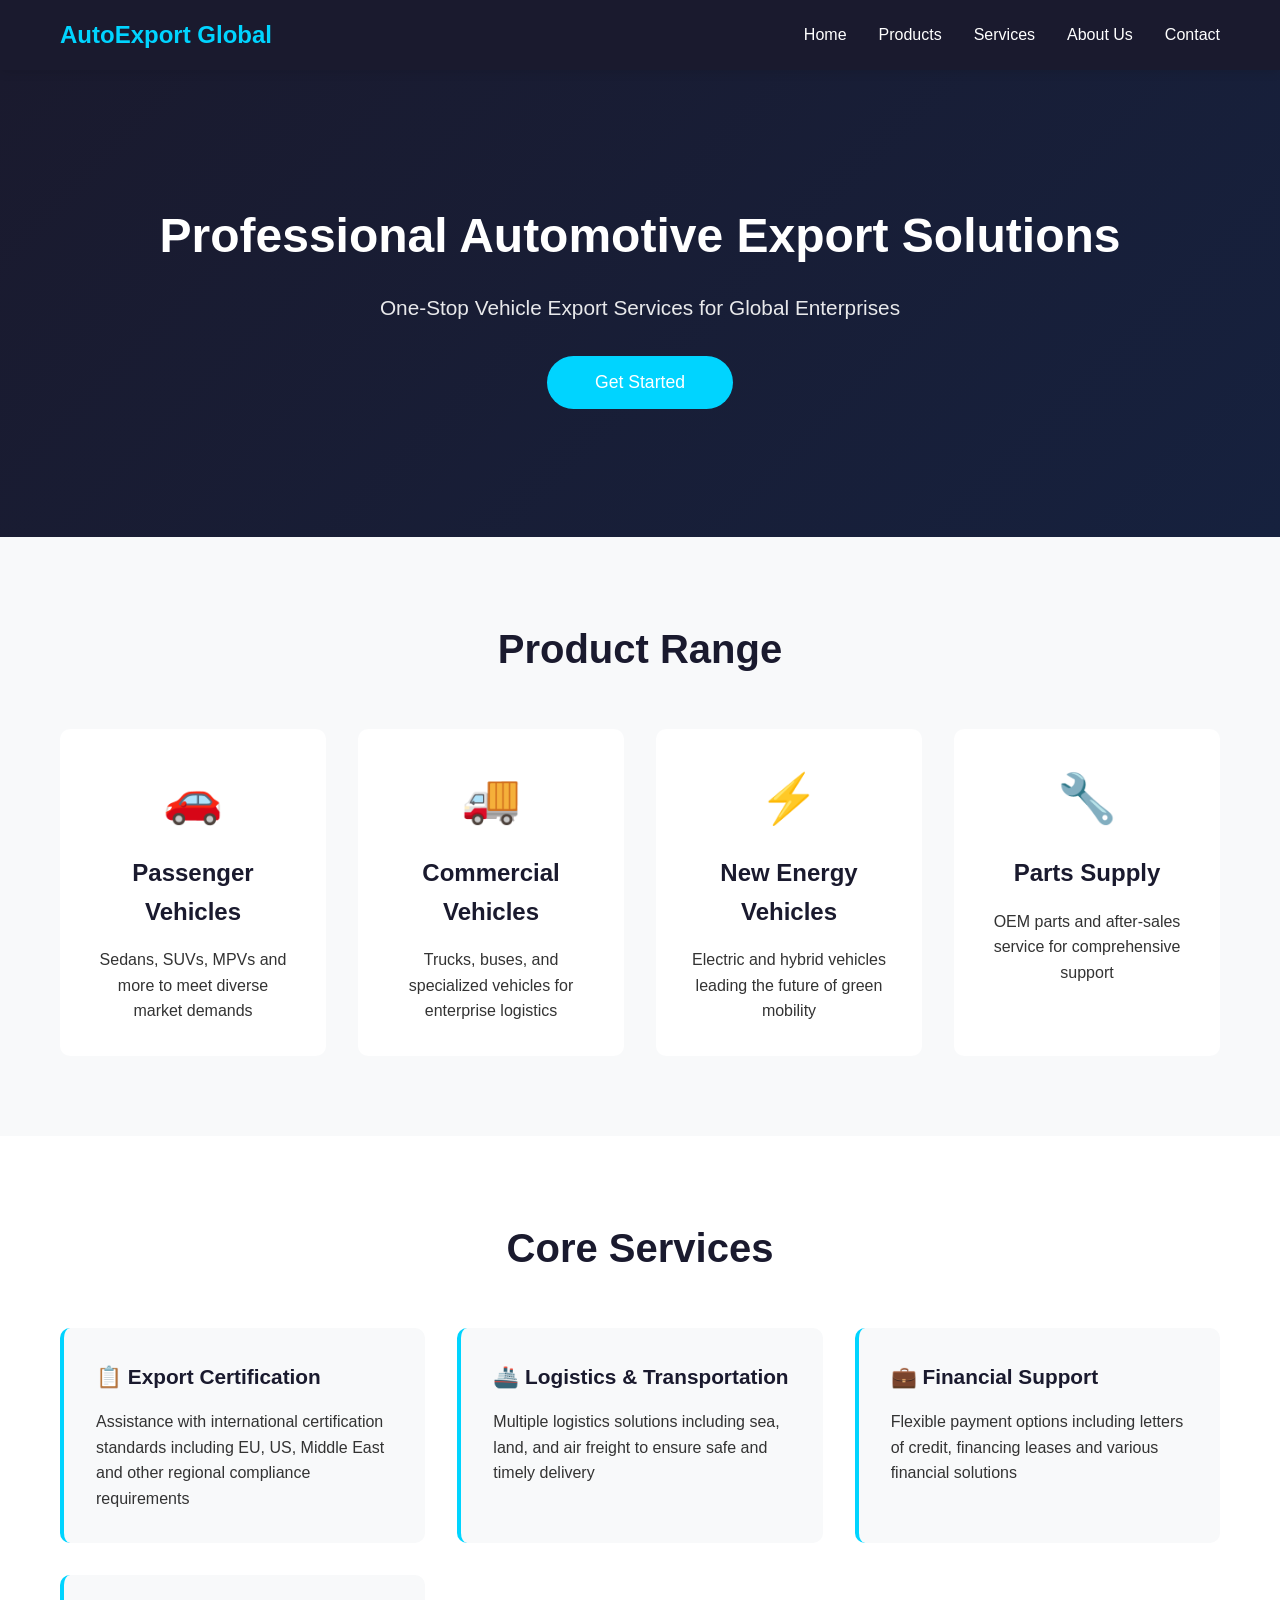
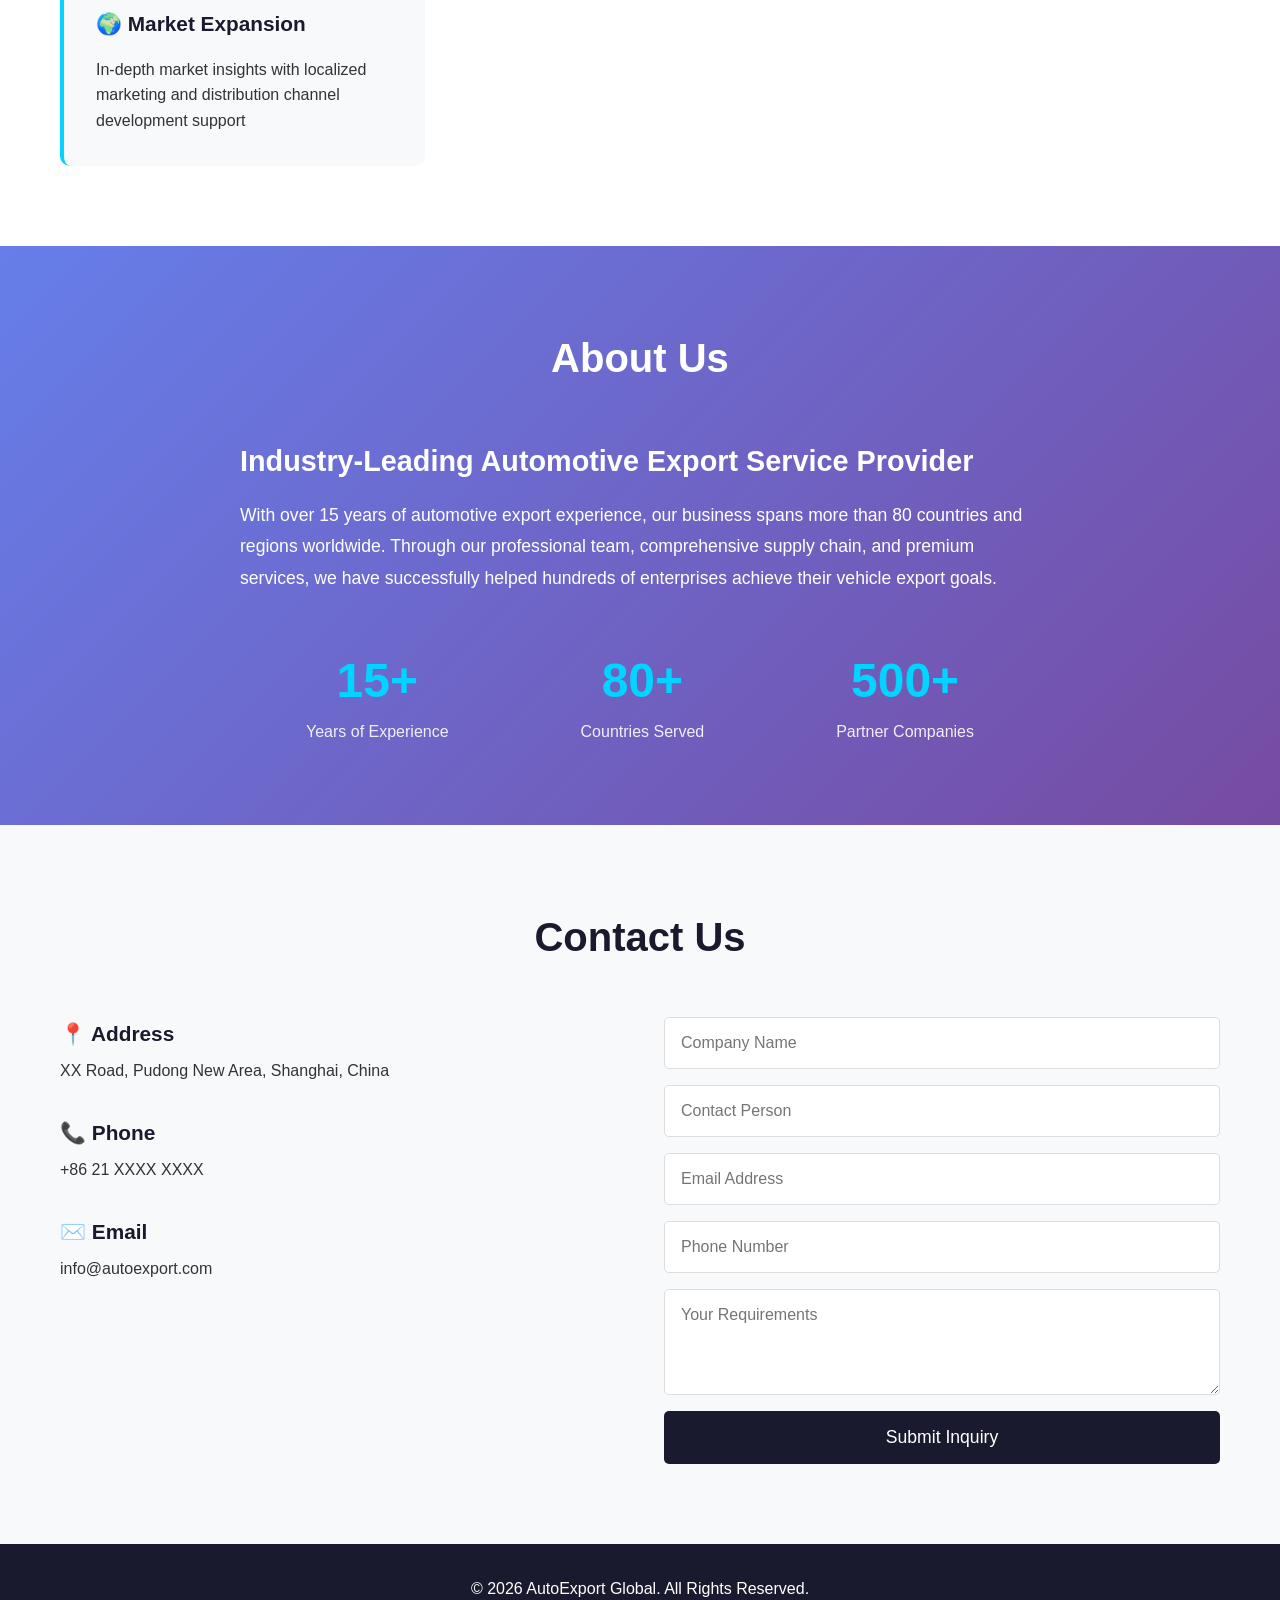
==== index.html @ 9c4f2bb7 "Add automotive export B2B website with English content" ====
<!DOCTYPE html>
<html lang="en">
<head>
    <meta charset="UTF-8">
    <meta name="viewport" content="width=device-width, initial-scale=1.0">
    <title>Global Automotive Export Solutions - Professional Vehicle Export Services</title>
    <link rel="stylesheet" href="styles.css">
</head>
<body>
    <!-- 导航栏 -->
    <nav class="navbar">
        <div class="container">
            <div class="logo">AutoExport Global</div>
            <ul class="nav-menu">
                <li><a href="#home">Home</a></li>
                <li><a href="#products">Products</a></li>
                <li><a href="#services">Services</a></li>
                <li><a href="#about">About Us</a></li>
                <li><a href="#contact">Contact</a></li>
            </ul>
            <button class="mobile-menu-toggle">☰</button>
        </div>
    </nav>

    <!-- Hero Section -->
    <section id="home" class="hero">
        <div class="container">
            <h1>Professional Automotive Export Solutions</h1>
            <p>One-Stop Vehicle Export Services for Global Enterprises</p>
            <button class="cta-button">Get Started</button>
        </div>
    </section>

    <!-- Products Section -->
    <section id="products" class="products">
        <div class="container">
            <h2>Product Range</h2>
            <div class="product-grid">
                <div class="product-card">
                    <div class="product-icon">🚗</div>
                    <h3>Passenger Vehicles</h3>
                    <p>Sedans, SUVs, MPVs and more to meet diverse market demands</p>
                </div>
                <div class="product-card">
                    <div class="product-icon">🚚</div>
                    <h3>Commercial Vehicles</h3>
                    <p>Trucks, buses, and specialized vehicles for enterprise logistics</p>
                </div>
                <div class="product-card">
                    <div class="product-icon">⚡</div>
                    <h3>New Energy Vehicles</h3>
                    <p>Electric and hybrid vehicles leading the future of green mobility</p>
                </div>
                <div class="product-card">
                    <div class="product-icon">🔧</div>
                    <h3>Parts Supply</h3>
                    <p>OEM parts and after-sales service for comprehensive support</p>
                </div>
            </div>
        </div>
    </section>

    <!-- Services Section -->
    <section id="services" class="services">
        <div class="container">
            <h2>Core Services</h2>
            <div class="service-list">
                <div class="service-item">
                    <h3>📋 Export Certification</h3>
                    <p>Assistance with international certification standards including EU, US, Middle East and other regional compliance requirements</p>
                </div>
                <div class="service-item">
                    <h3>🚢 Logistics & Transportation</h3>
                    <p>Multiple logistics solutions including sea, land, and air freight to ensure safe and timely delivery</p>
                </div>
                <div class="service-item">
                    <h3>💼 Financial Support</h3>
                    <p>Flexible payment options including letters of credit, financing leases and various financial solutions</p>
                </div>
                <div class="service-item">
                    <h3>🌍 Market Expansion</h3>
                    <p>In-depth market insights with localized marketing and distribution channel development support</p>
                </div>
            </div>
        </div>
    </section>

    <!-- About Section -->
    <section id="about" class="about">
        <div class="container">
            <h2>About Us</h2>
            <div class="about-content">
                <div class="about-text">
                    <h3>Industry-Leading Automotive Export Service Provider</h3>
                    <p>With over 15 years of automotive export experience, our business spans more than 80 countries and regions worldwide. Through our professional team, comprehensive supply chain, and premium services, we have successfully helped hundreds of enterprises achieve their vehicle export goals.</p>
                    <div class="stats">
                        <div class="stat-item">
                            <div class="stat-number">15+</div>
                            <div class="stat-label">Years of Experience</div>
                        </div>
                        <div class="stat-item">
                            <div class="stat-number">80+</div>
                            <div class="stat-label">Countries Served</div>
                        </div>
                        <div class="stat-item">
                            <div class="stat-number">500+</div>
                            <div class="stat-label">Partner Companies</div>
                        </div>
                    </div>
                </div>
            </div>
        </div>
    </section>

    <!-- Contact Section -->
    <section id="contact" class="contact">
        <div class="container">
            <h2>Contact Us</h2>
            <div class="contact-content">
                <div class="contact-info">
                    <div class="info-item">
                        <h3>📍 Address</h3>
                        <p>XX Road, Pudong New Area, Shanghai, China</p>
                    </div>
                    <div class="info-item">
                        <h3>📞 Phone</h3>
                        <p>+86 21 XXXX XXXX</p>
                    </div>
                    <div class="info-item">
                        <h3>✉️ Email</h3>
                        <p>info@autoexport.com</p>
                    </div>
                </div>
                <form class="contact-form">
                    <input type="text" placeholder="Company Name" required>
                    <input type="text" placeholder="Contact Person" required>
                    <input type="email" placeholder="Email Address" required>
                    <input type="tel" placeholder="Phone Number" required>
                    <textarea placeholder="Your Requirements" rows="4" required></textarea>
                    <button type="submit" class="submit-button">Submit Inquiry</button>
                </form>
            </div>
        </div>
    </section>

    <!-- Footer -->
    <footer class="footer">
        <div class="container">
            <p>&copy; 2026 AutoExport Global. All Rights Reserved.</p>
        </div>
    </footer>

    <script src="script.js"></script>
</body>
</html>
---- styles.css ----
* {
    margin: 0;
    padding: 0;
    box-sizing: border-box;
}

body {
    font-family: -apple-system, BlinkMacSystemFont, 'Segoe UI', 'PingFang SC', 'Hiragino Sans GB', 'Microsoft YaHei', sans-serif;
    line-height: 1.6;
    color: #333;
}

.container {
    max-width: 1200px;
    margin: 0 auto;
    padding: 0 20px;
}

/* 导航栏 */
.navbar {
    background: #1a1a2e;
    color: white;
    padding: 1rem 0;
    position: sticky;
    top: 0;
    z-index: 1000;
    box-shadow: 0 2px 10px rgba(0,0,0,0.1);
}

.navbar .container {
    display: flex;
    justify-content: space-between;
    align-items: center;
}

.logo {
    font-size: 1.5rem;
    font-weight: bold;
    color: #00d4ff;
}

.nav-menu {
    display: flex;
    list-style: none;
    gap: 2rem;
}

.nav-menu a {
    color: white;
    text-decoration: none;
    transition: color 0.3s;
}

.nav-menu a:hover {
    color: #00d4ff;
}

.mobile-menu-toggle {
    display: none;
    background: none;
    border: none;
    color: white;
    font-size: 1.5rem;
    cursor: pointer;
}

/* 首页横幅 */
.hero {
    background: linear-gradient(135deg, #1a1a2e 0%, #16213e 100%);
    color: white;
    padding: 8rem 0;
    text-align: center;
}

.hero h1 {
    font-size: 3rem;
    margin-bottom: 1rem;
}

.hero p {
    font-size: 1.3rem;
    margin-bottom: 2rem;
    opacity: 0.9;
}

.cta-button {
    background: #00d4ff;
    color: white;
    border: none;
    padding: 1rem 3rem;
    font-size: 1.1rem;
    border-radius: 50px;
    cursor: pointer;
    transition: transform 0.3s, box-shadow 0.3s;
}

.cta-button:hover {
    transform: translateY(-2px);
    box-shadow: 0 10px 20px rgba(0,212,255,0.3);
}

/* 产品展示 */
.products {
    padding: 5rem 0;
    background: #f8f9fa;
}

.products h2 {
    text-align: center;
    font-size: 2.5rem;
    margin-bottom: 3rem;
    color: #1a1a2e;
}

.product-grid {
    display: grid;
    grid-template-columns: repeat(auto-fit, minmax(250px, 1fr));
    gap: 2rem;
}

.product-card {
    background: white;
    padding: 2rem;
    border-radius: 10px;
    text-align: center;
    transition: transform 0.3s, box-shadow 0.3s;
}

.product-card:hover {
    transform: translateY(-5px);
    box-shadow: 0 10px 30px rgba(0,0,0,0.1);
}

.product-icon {
    font-size: 3rem;
    margin-bottom: 1rem;
}

.product-card h3 {
    font-size: 1.5rem;
    margin-bottom: 1rem;
    color: #1a1a2e;
}

/* 服务介绍 */
.services {
    padding: 5rem 0;
}

.services h2 {
    text-align: center;
    font-size: 2.5rem;
    margin-bottom: 3rem;
    color: #1a1a2e;
}

.service-list {
    display: grid;
    grid-template-columns: repeat(auto-fit, minmax(280px, 1fr));
    gap: 2rem;
}

.service-item {
    padding: 2rem;
    background: #f8f9fa;
    border-radius: 10px;
    border-left: 4px solid #00d4ff;
}

.service-item h3 {
    font-size: 1.3rem;
    margin-bottom: 1rem;
    color: #1a1a2e;
}

/* 关于我们 */
.about {
    padding: 5rem 0;
    background: linear-gradient(135deg, #667eea 0%, #764ba2 100%);
    color: white;
}

.about h2 {
    text-align: center;
    font-size: 2.5rem;
    margin-bottom: 3rem;
}

.about-content {
    max-width: 800px;
    margin: 0 auto;
}

.about-text h3 {
    font-size: 1.8rem;
    margin-bottom: 1rem;
}

.about-text p {
    font-size: 1.1rem;
    line-height: 1.8;
    margin-bottom: 2rem;
}

.stats {
    display: flex;
    justify-content: space-around;
    margin-top: 3rem;
}

.stat-item {
    text-align: center;
}

.stat-number {
    font-size: 3rem;
    font-weight: bold;
    color: #00d4ff;
}

.stat-label {
    font-size: 1rem;
    opacity: 0.9;
}

/* 联系我们 */
.contact {
    padding: 5rem 0;
    background: #f8f9fa;
}

.contact h2 {
    text-align: center;
    font-size: 2.5rem;
    margin-bottom: 3rem;
    color: #1a1a2e;
}

.contact-content {
    display: grid;
    grid-template-columns: 1fr 1fr;
    gap: 3rem;
}

.contact-info {
    display: flex;
    flex-direction: column;
    gap: 2rem;
}

.info-item h3 {
    font-size: 1.3rem;
    margin-bottom: 0.5rem;
    color: #1a1a2e;
}

.contact-form {
    display: flex;
    flex-direction: column;
    gap: 1rem;
}

.contact-form input,
.contact-form textarea {
    padding: 1rem;
    border: 1px solid #ddd;
    border-radius: 5px;
    font-size: 1rem;
    font-family: inherit;
}

.submit-button {
    background: #1a1a2e;
    color: white;
    border: none;
    padding: 1rem;
    font-size: 1.1rem;
    border-radius: 5px;
    cursor: pointer;
    transition: background 0.3s;
}

.submit-button:hover {
    background: #00d4ff;
}

/* 页脚 */
.footer {
    background: #1a1a2e;
    color: white;
    text-align: center;
    padding: 2rem 0;
}

/* 响应式设计 */
@media (max-width: 768px) {
    .nav-menu {
        display: none;
    }
    
    .mobile-menu-toggle {
        display: block;
    }
    
    .hero h1 {
        font-size: 2rem;
    }
    
    .hero p {
        font-size: 1rem;
    }
    
    .contact-content {
        grid-template-columns: 1fr;
    }
    
    .stats {
        flex-direction: column;
        gap: 2rem;
    }
}
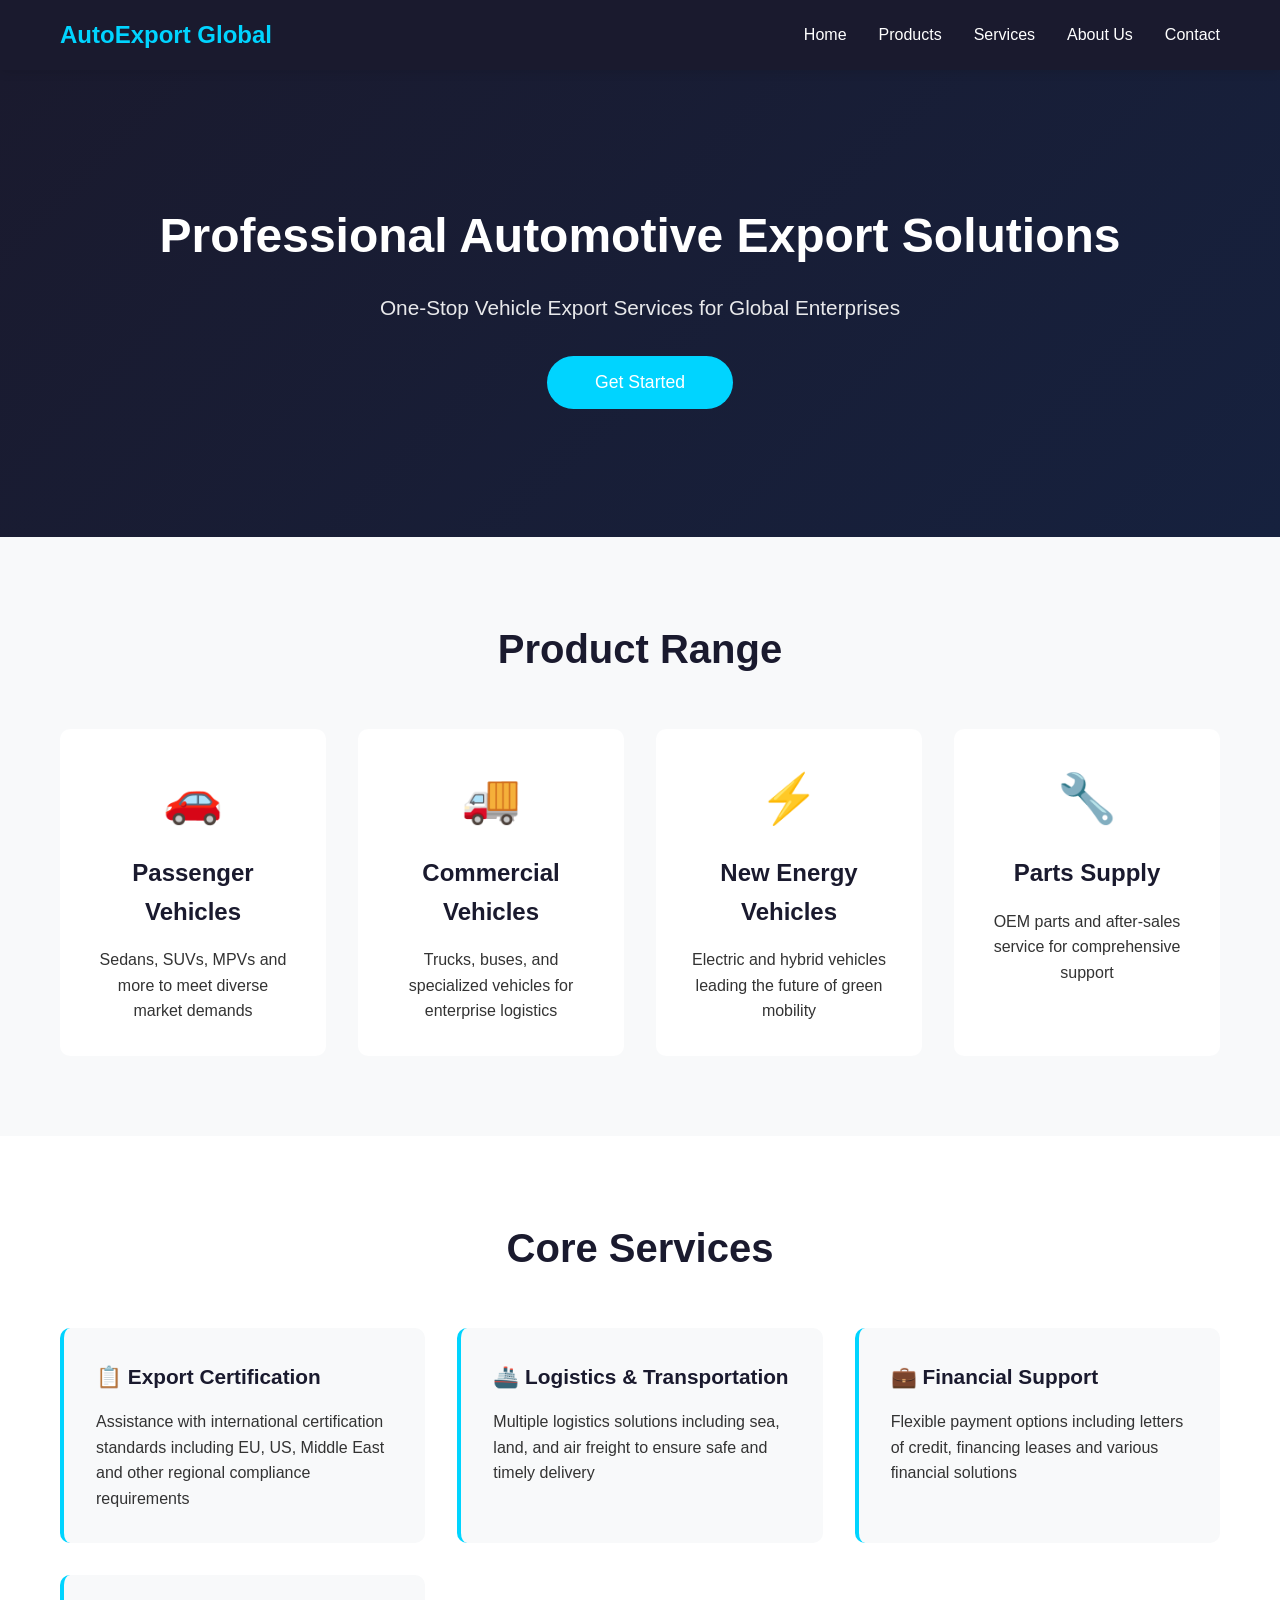
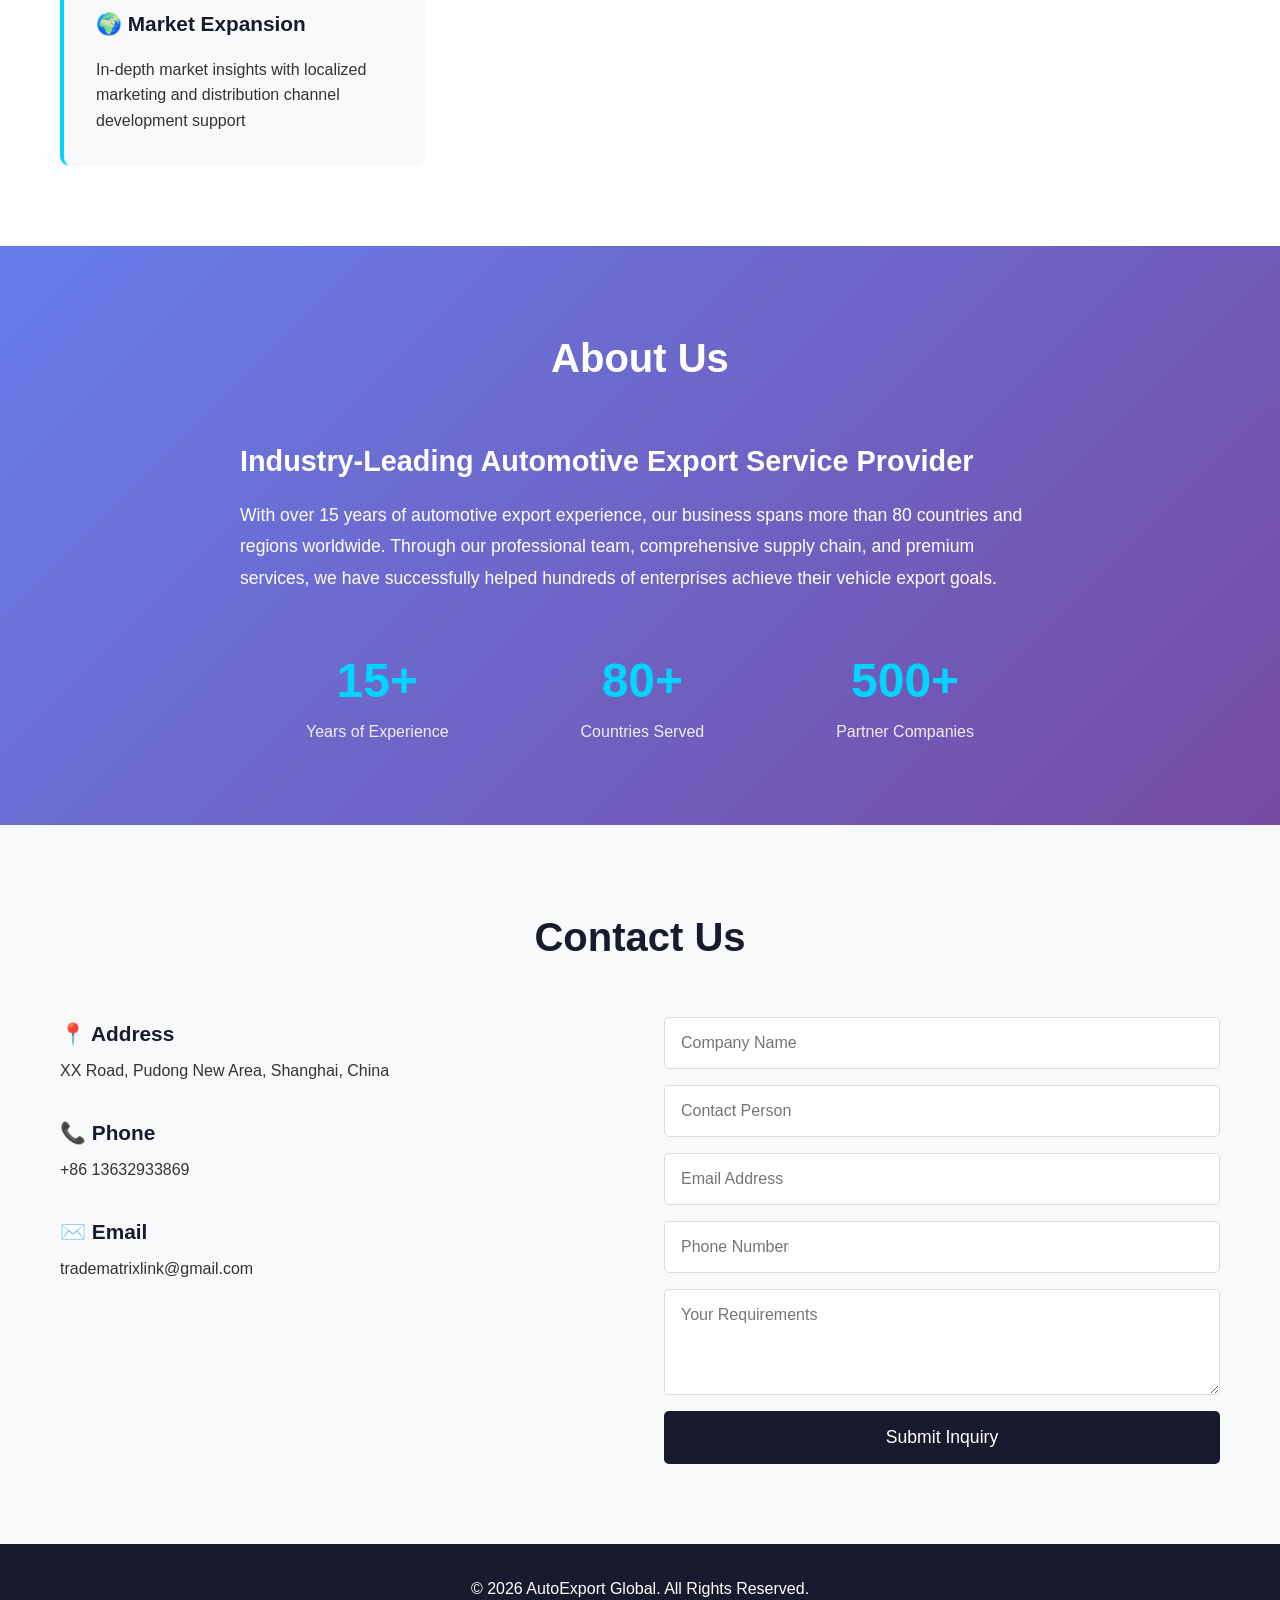
==== commit c6cc580c: "Update contact information with real email and phone number" ====
--- a/index.html
+++ b/index.html
@@ -124,11 +124,11 @@
                     </div>
                     <div class="info-item">
                         <h3>📞 Phone</h3>
-                        <p>+86 21 XXXX XXXX</p>
+                        <p>+86 13632933869</p>
                     </div>
                     <div class="info-item">
                         <h3>✉️ Email</h3>
-                        <p>info@autoexport.com</p>
+                        <p>tradematrixlink@gmail.com</p>
                     </div>
                 </div>
                 <form class="contact-form">
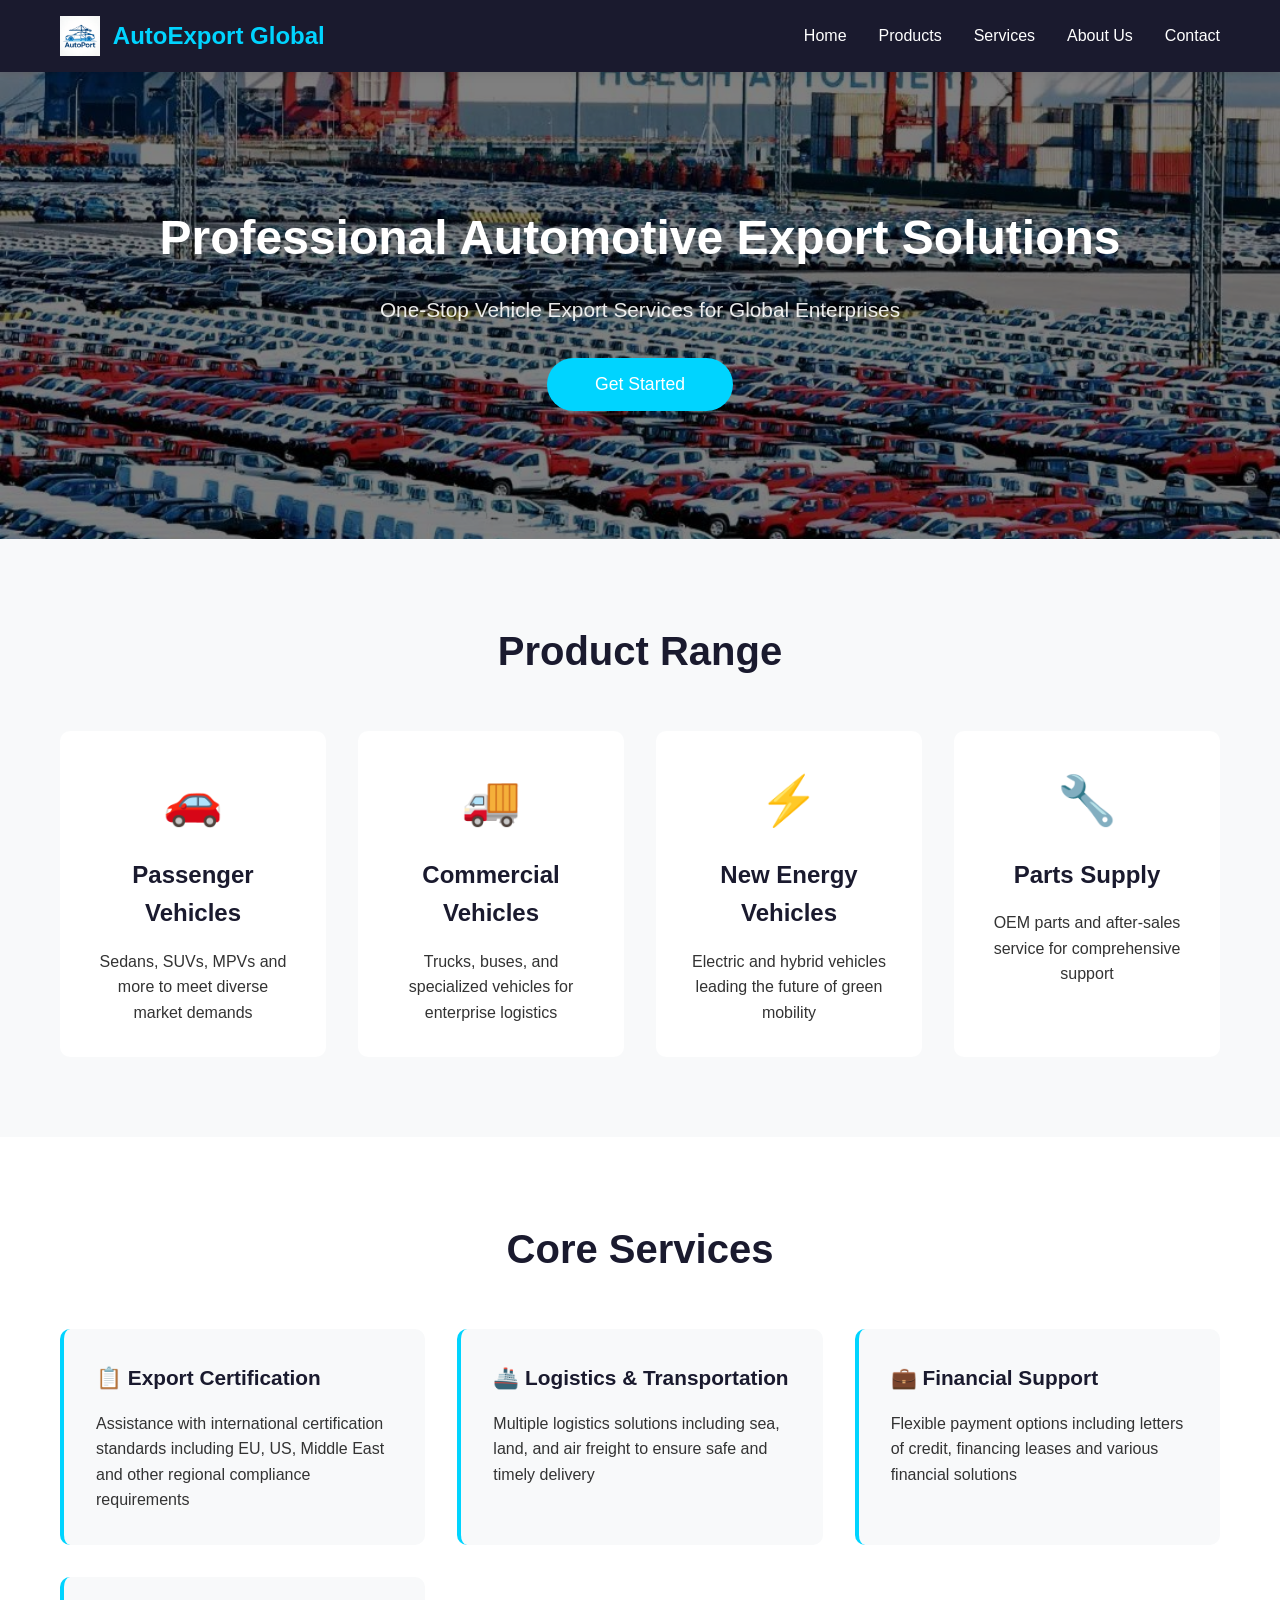
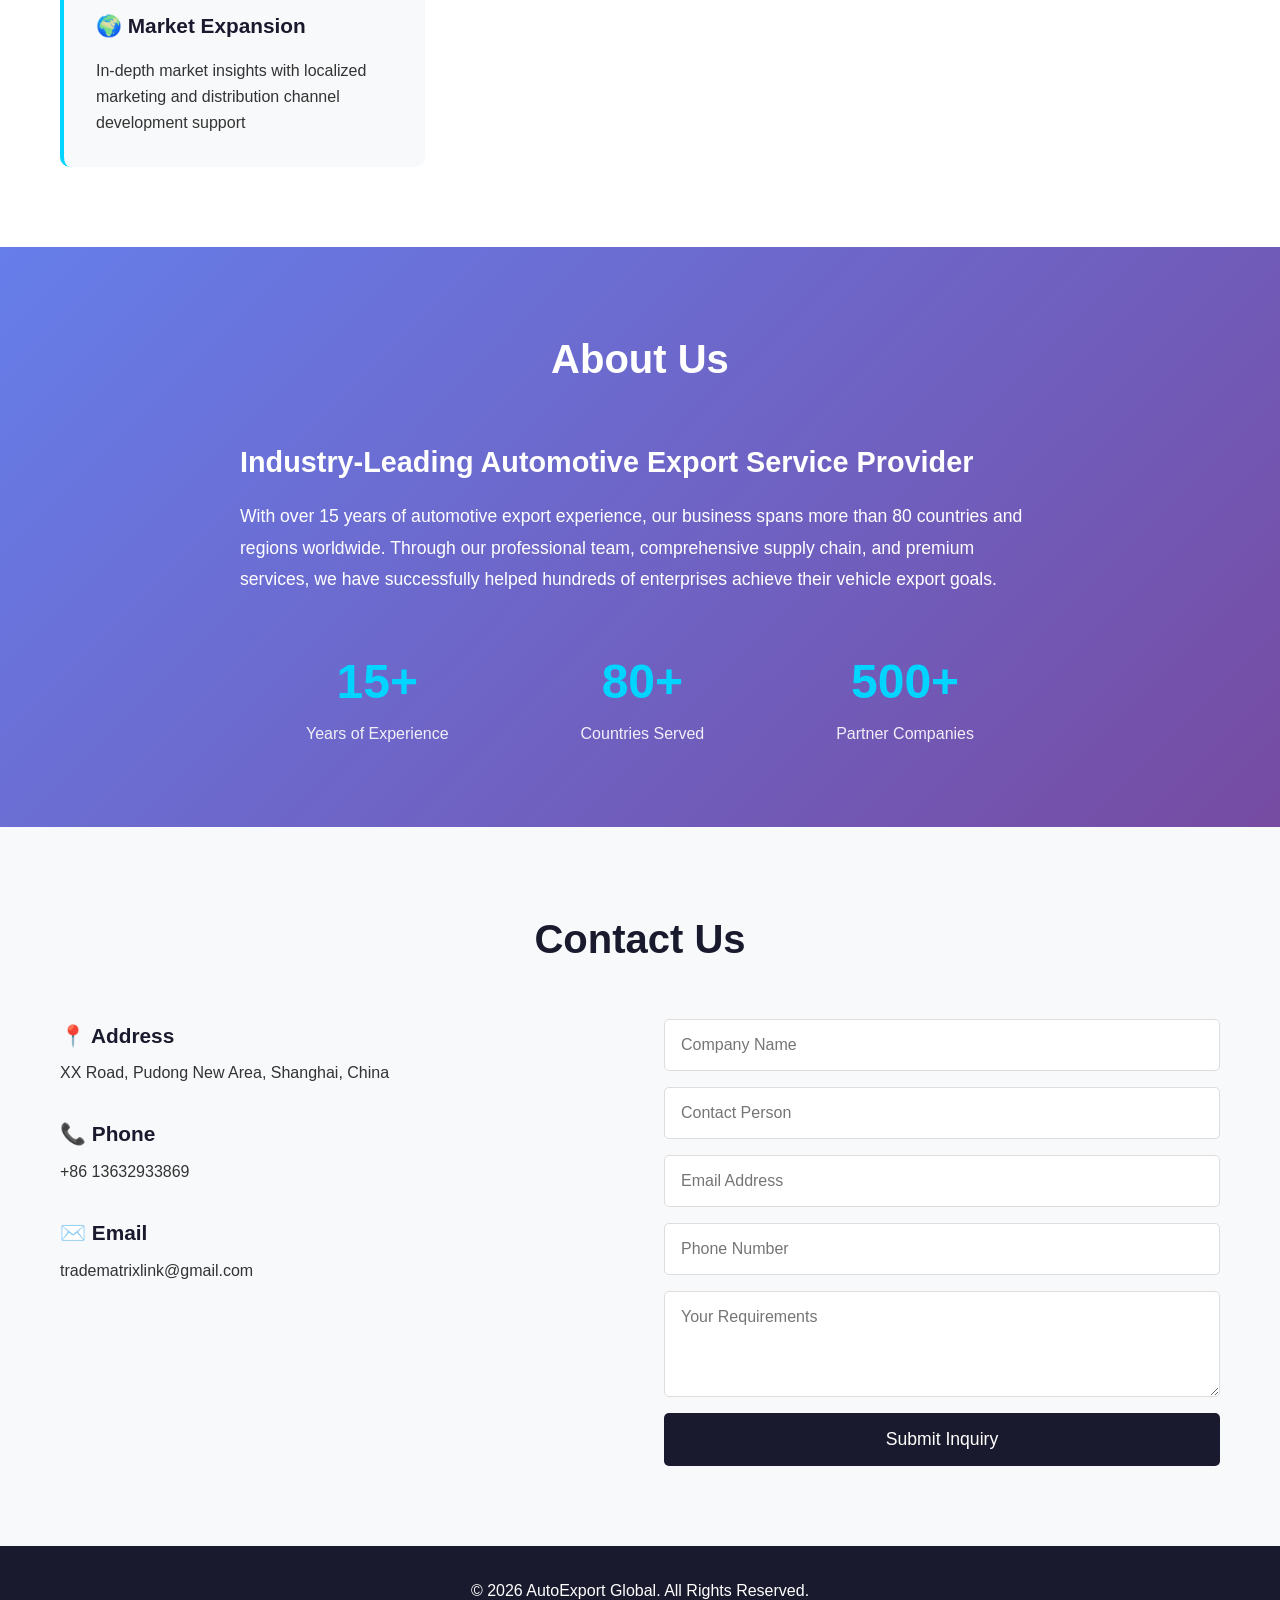
==== commit 7f0a877a: "Add images to website and update logo" ====
--- a/index.html
+++ b/index.html
@@ -10,7 +10,10 @@
     <!-- 导航栏 -->
     <nav class="navbar">
         <div class="container">
-            <div class="logo">AutoExport Global</div>
+            <div class="logo">
+                <img src="images/AutoPort Logo.png" alt="AutoExport Global Logo" class="logo-img">
+                <span>AutoExport Global</span>
+            </div>
             <ul class="nav-menu">
                 <li><a href="#home">Home</a></li>
                 <li><a href="#products">Products</a></li>
@@ -24,7 +27,10 @@
 
     <!-- Hero Section -->
     <section id="home" class="hero">
-        <div class="container">
+        <div class="hero-background">
+            <img src="images/auto port.jpg" alt="Auto Port" class="hero-img">
+        </div>
+        <div class="container hero-content">
             <h1>Professional Automotive Export Solutions</h1>
             <p>One-Stop Vehicle Export Services for Global Enterprises</p>
             <button class="cta-button">Get Started</button>
--- a/styles.css
+++ b/styles.css
@@ -37,6 +37,15 @@
     font-size: 1.5rem;
     font-weight: bold;
     color: #00d4ff;
+    display: flex;
+    align-items: center;
+    gap: 0.8rem;
+}
+
+.logo-img {
+    height: 40px;
+    width: auto;
+    object-fit: contain;
 }
 
 .nav-menu {
@@ -66,10 +75,32 @@
 
 /* 首页横幅 */
 .hero {
-    background: linear-gradient(135deg, #1a1a2e 0%, #16213e 100%);
+    position: relative;
     color: white;
     padding: 8rem 0;
     text-align: center;
+    overflow: hidden;
+}
+
+.hero-background {
+    position: absolute;
+    top: 0;
+    left: 0;
+    width: 100%;
+    height: 100%;
+    z-index: 0;
+}
+
+.hero-img {
+    width: 100%;
+    height: 100%;
+    object-fit: cover;
+    filter: brightness(0.5);
+}
+
+.hero-content {
+    position: relative;
+    z-index: 1;
 }
 
 .hero h1 {
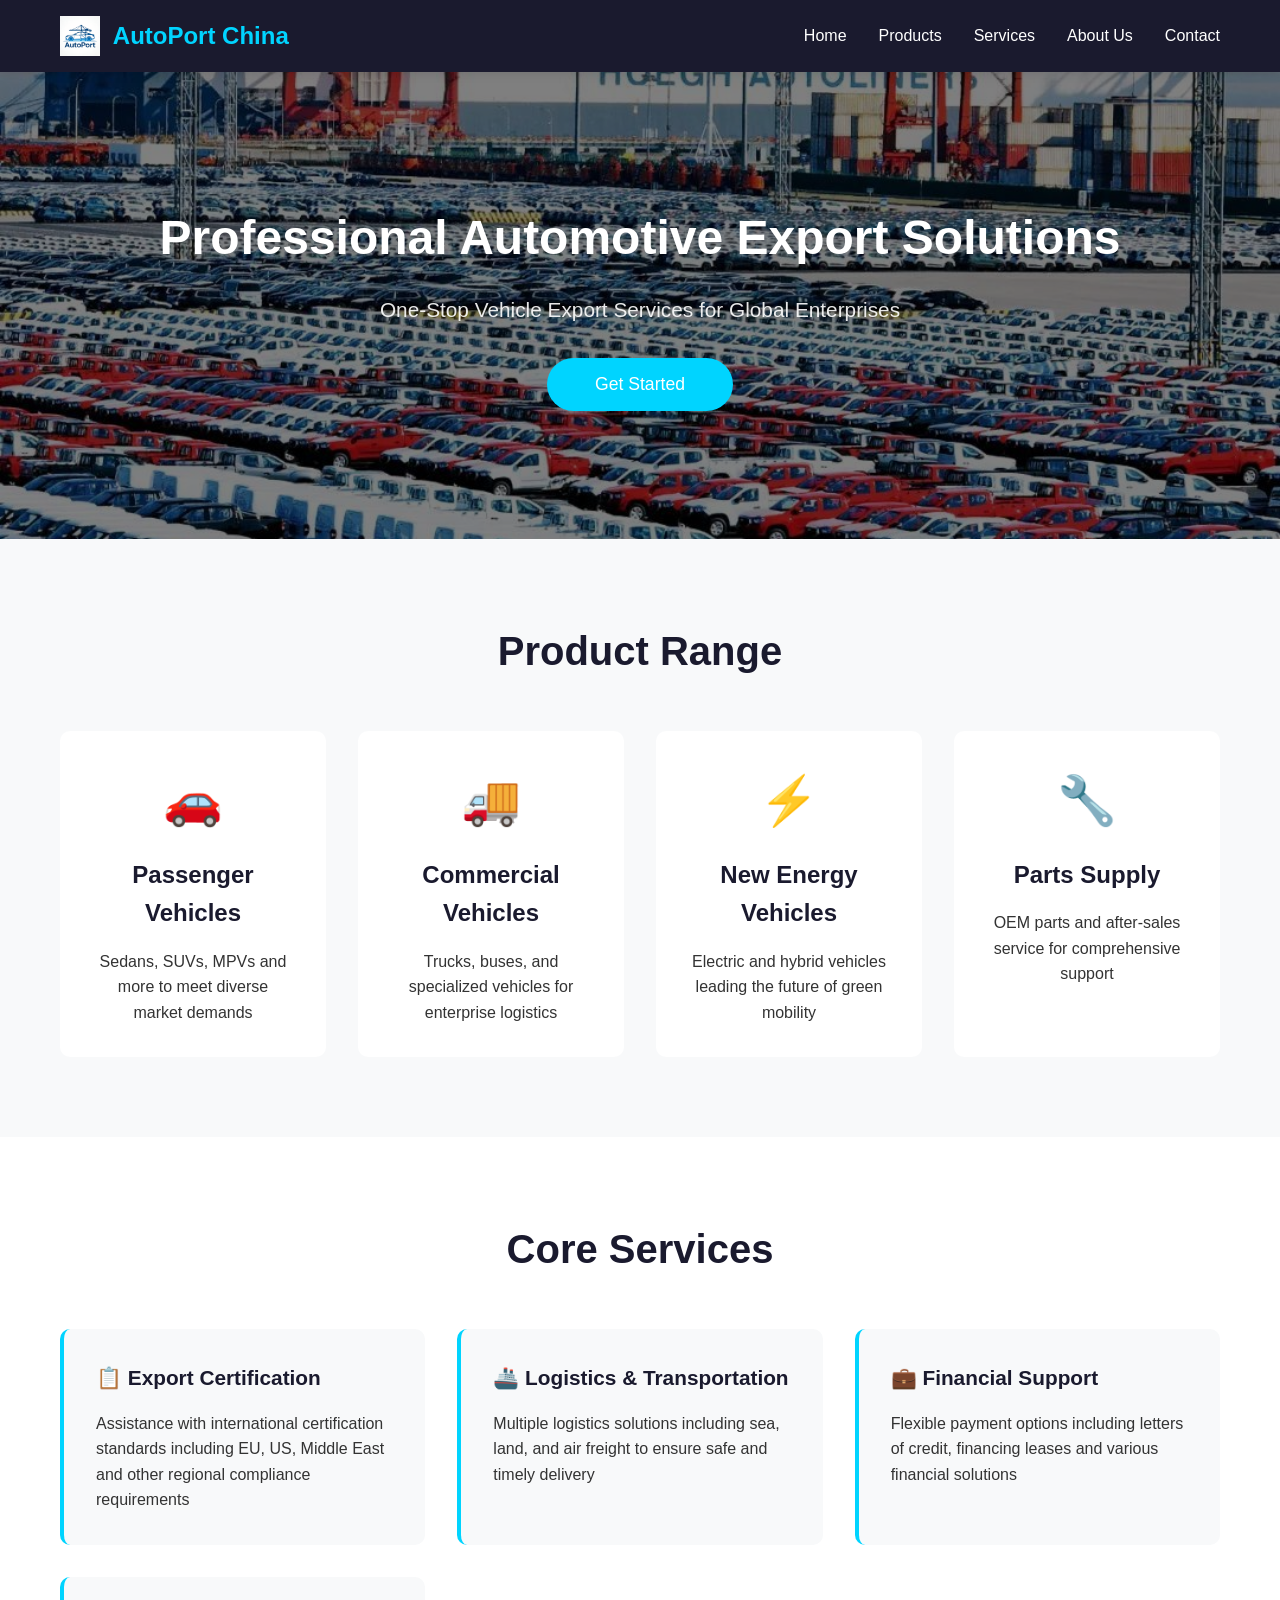
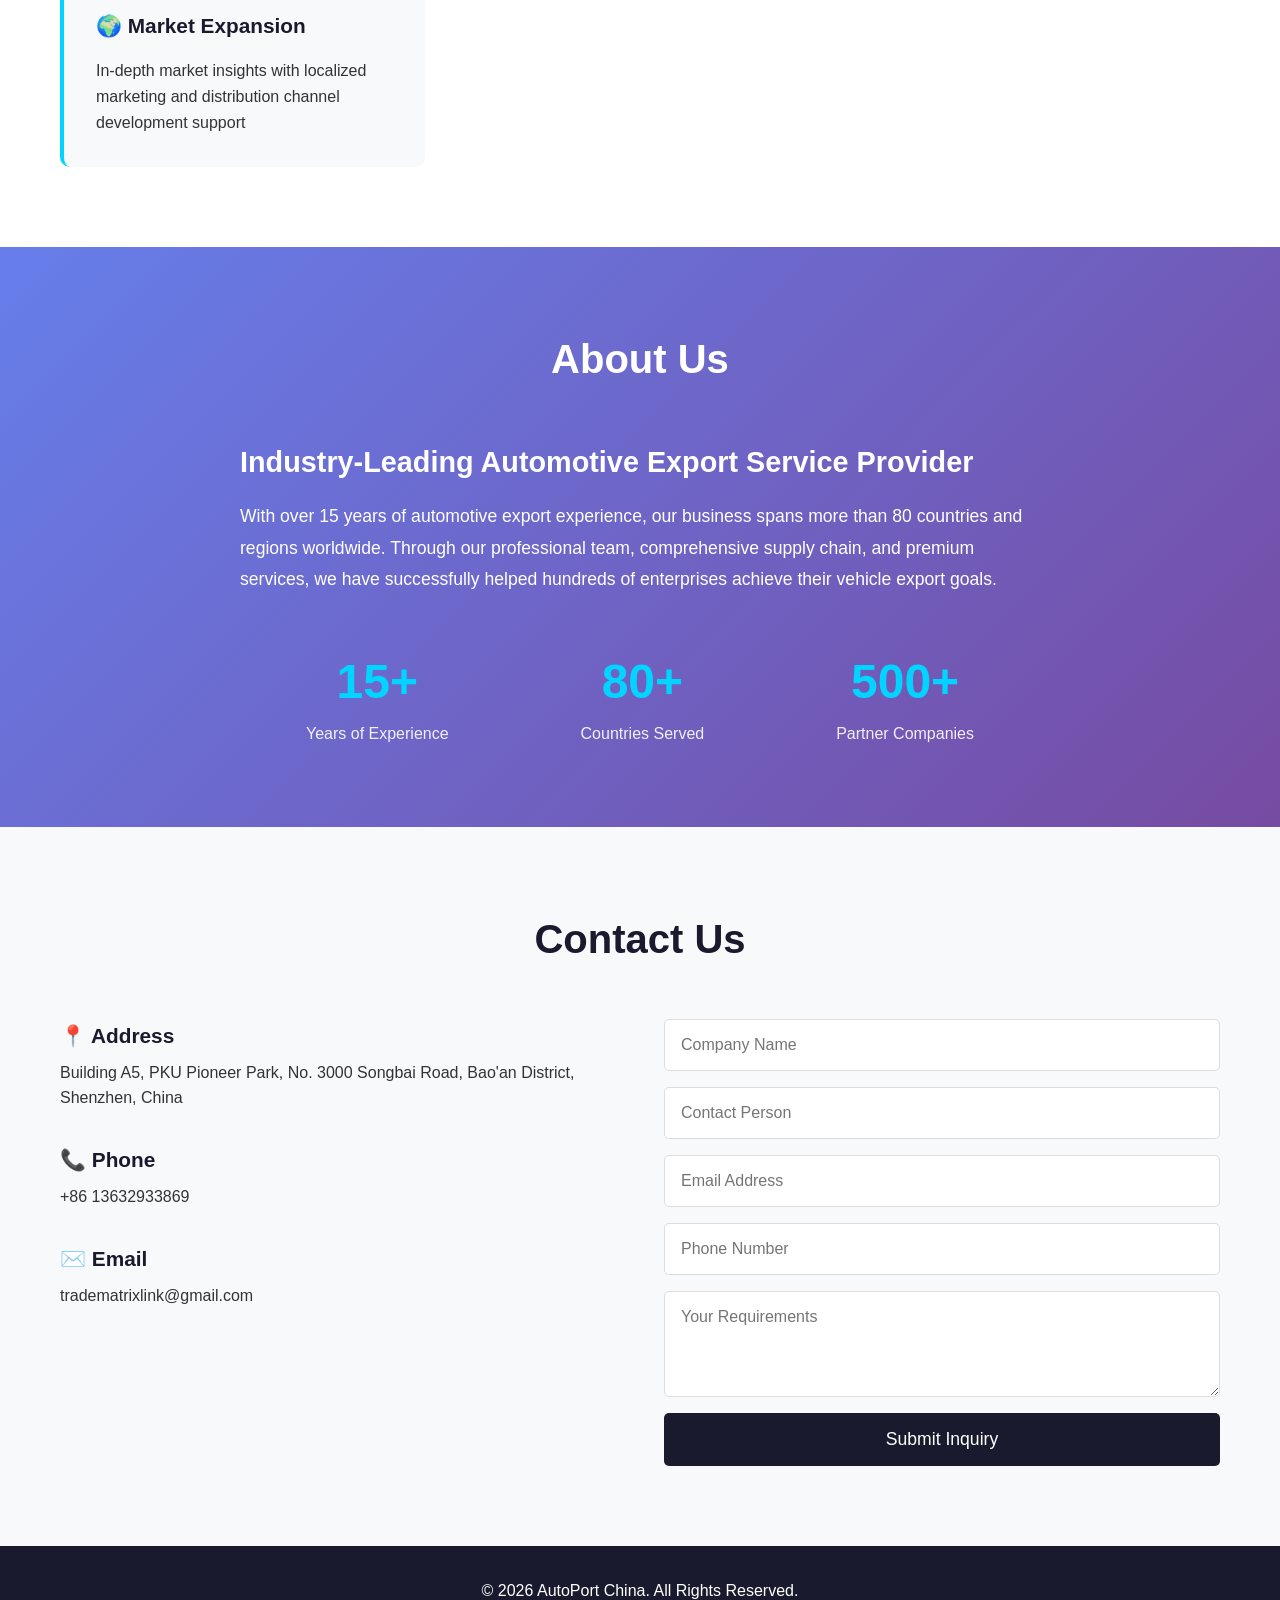
==== commit 7580cda5: "Update branding to AutoPort China and address to Shenzhen" ====
--- a/index.html
+++ b/index.html
@@ -3,7 +3,7 @@
 <head>
     <meta charset="UTF-8">
     <meta name="viewport" content="width=device-width, initial-scale=1.0">
-    <title>Global Automotive Export Solutions - Professional Vehicle Export Services</title>
+    <title>AutoPort China - Professional Automotive Export Solutions</title>
     <link rel="stylesheet" href="styles.css">
 </head>
 <body>
@@ -11,8 +11,8 @@
     <nav class="navbar">
         <div class="container">
             <div class="logo">
-                <img src="images/AutoPort Logo.png" alt="AutoExport Global Logo" class="logo-img">
-                <span>AutoExport Global</span>
+                <img src="images/AutoPort Logo.png" alt="AutoPort China Logo" class="logo-img">
+                <span>AutoPort China</span>
             </div>
             <ul class="nav-menu">
                 <li><a href="#home">Home</a></li>
@@ -126,7 +126,7 @@
                 <div class="contact-info">
                     <div class="info-item">
                         <h3>📍 Address</h3>
-                        <p>XX Road, Pudong New Area, Shanghai, China</p>
+                        <p>Building A5, PKU Pioneer Park, No. 3000 Songbai Road, Bao'an District, Shenzhen, China</p>
                     </div>
                     <div class="info-item">
                         <h3>📞 Phone</h3>
@@ -152,7 +152,7 @@
     <!-- Footer -->
     <footer class="footer">
         <div class="container">
-            <p>&copy; 2026 AutoExport Global. All Rights Reserved.</p>
+            <p>&copy; 2026 AutoPort China. All Rights Reserved.</p>
         </div>
     </footer>
 
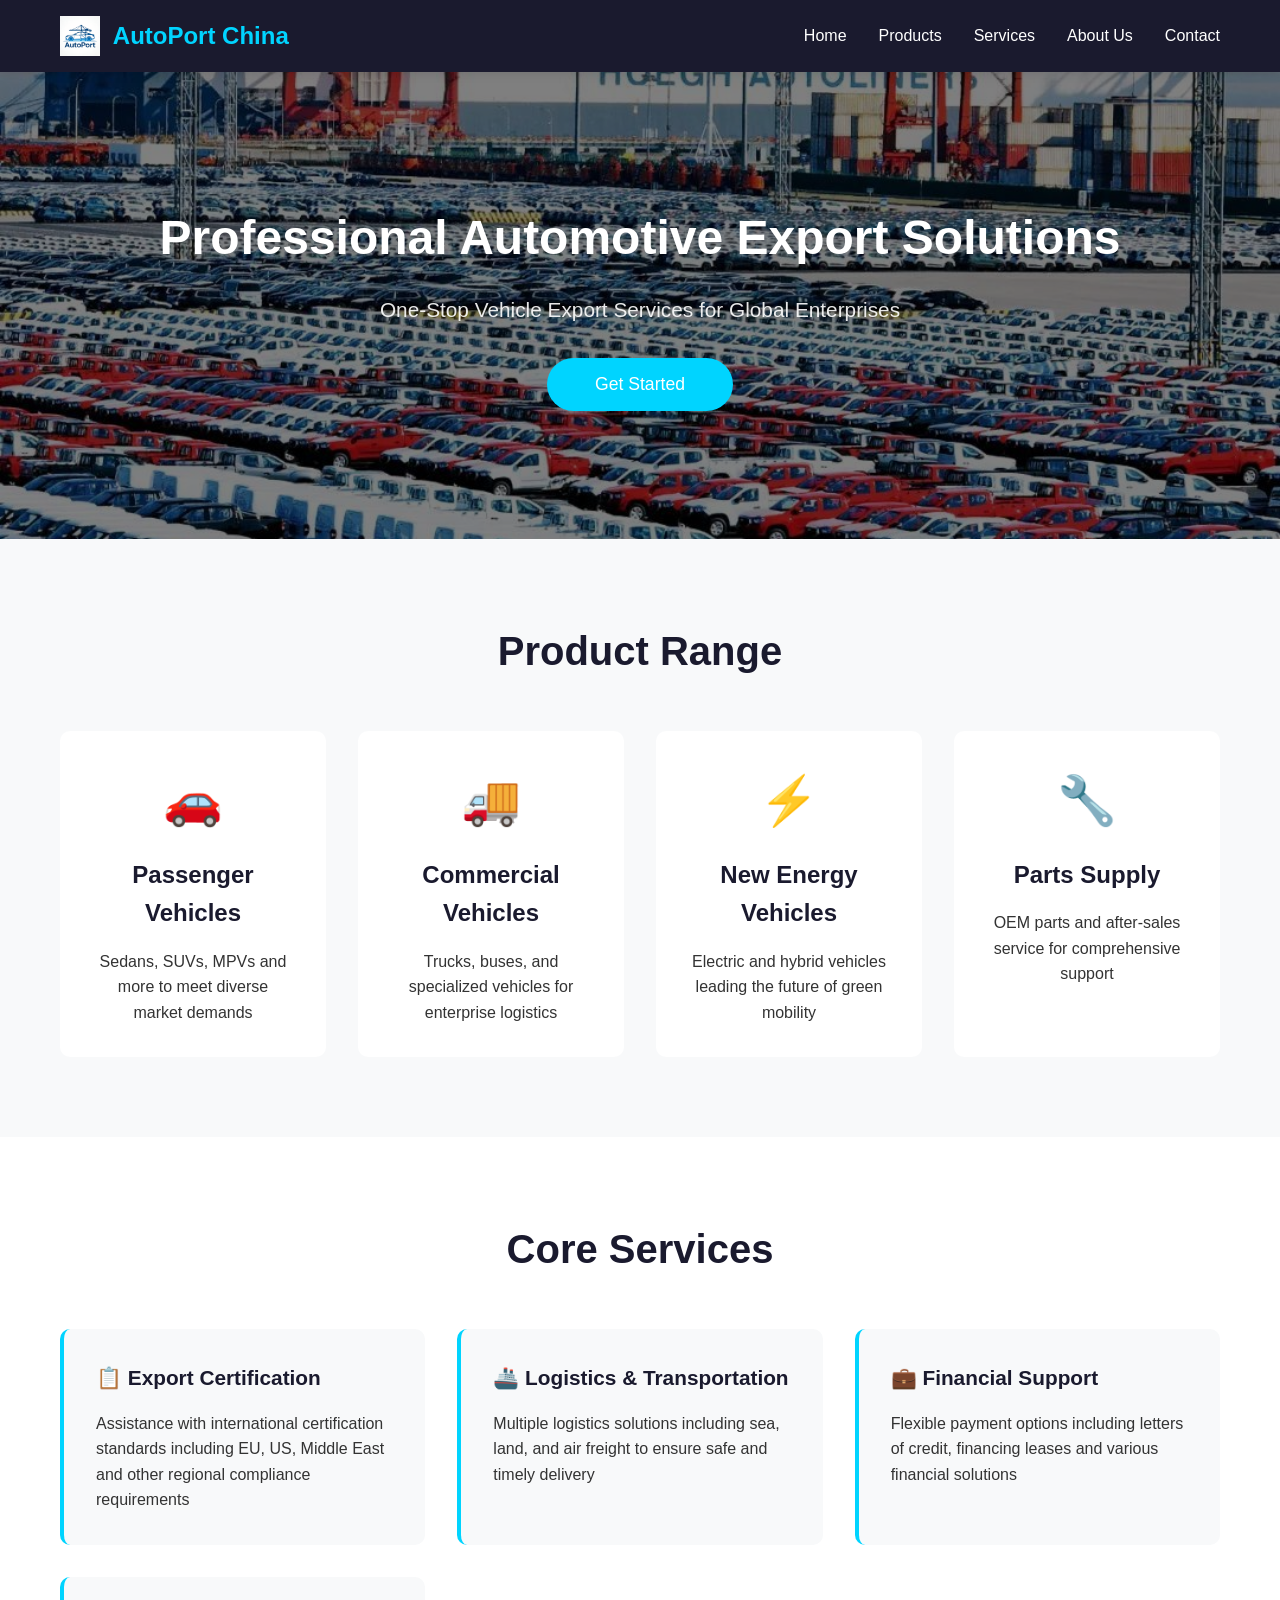
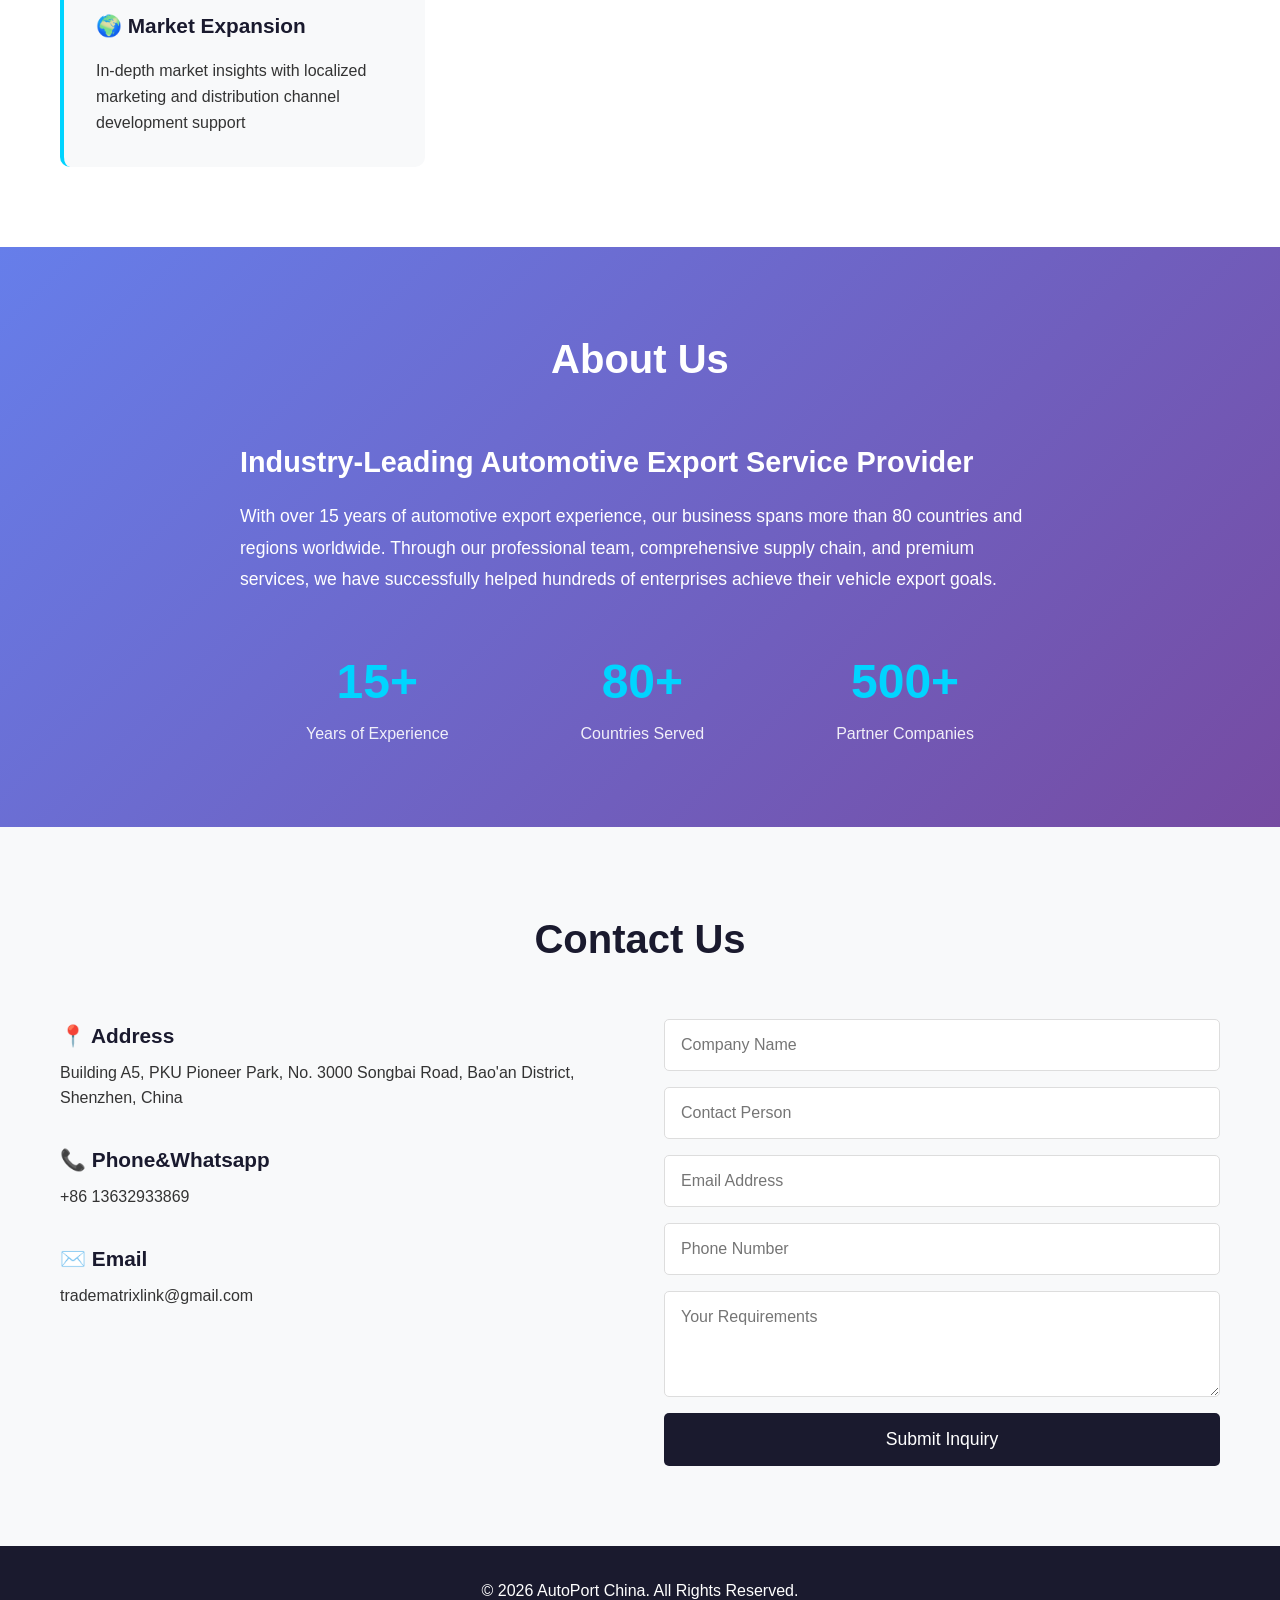
==== commit e5e12284: "Update phone label to Phone&Whatsapp" ====
--- a/index.html
+++ b/index.html
@@ -129,7 +129,7 @@
                         <p>Building A5, PKU Pioneer Park, No. 3000 Songbai Road, Bao'an District, Shenzhen, China</p>
                     </div>
                     <div class="info-item">
-                        <h3>📞 Phone</h3>
+                        <h3>📞 Phone&Whatsapp</h3>
                         <p>+86 13632933869</p>
                     </div>
                     <div class="info-item">
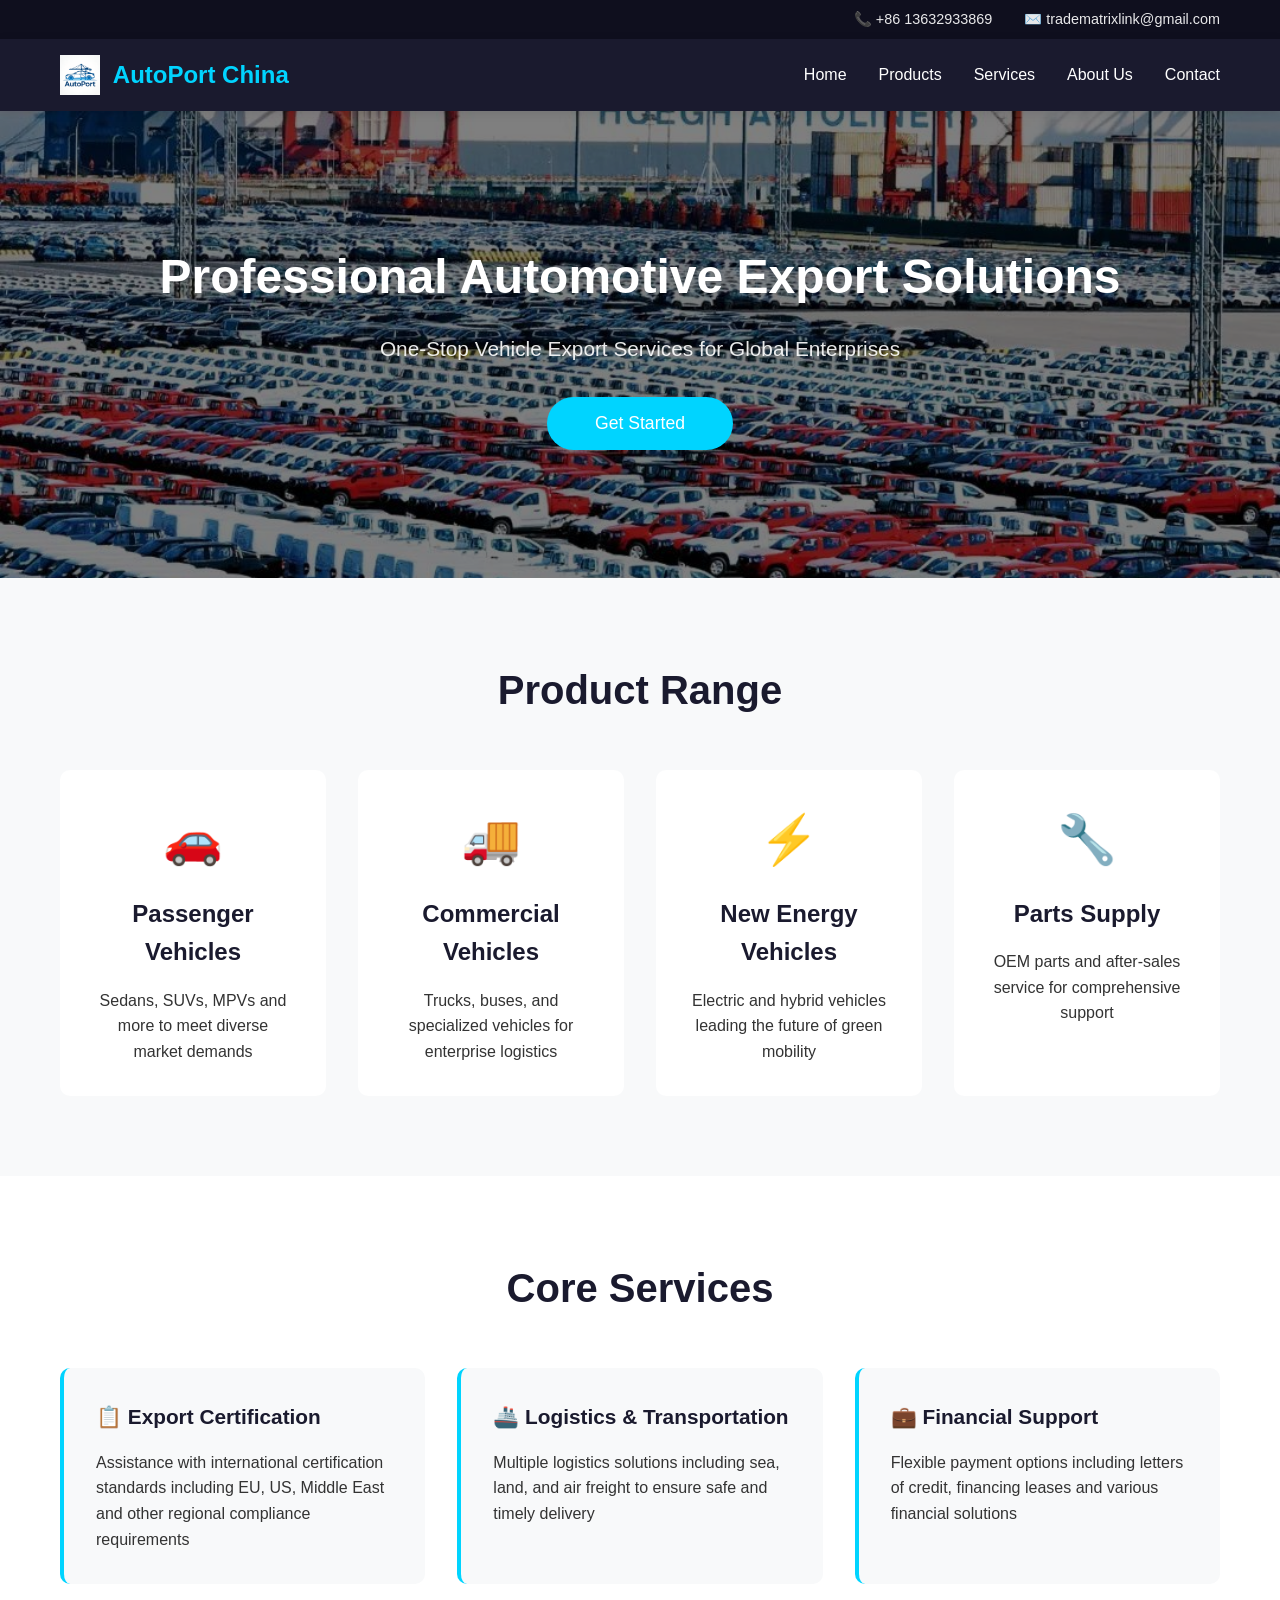
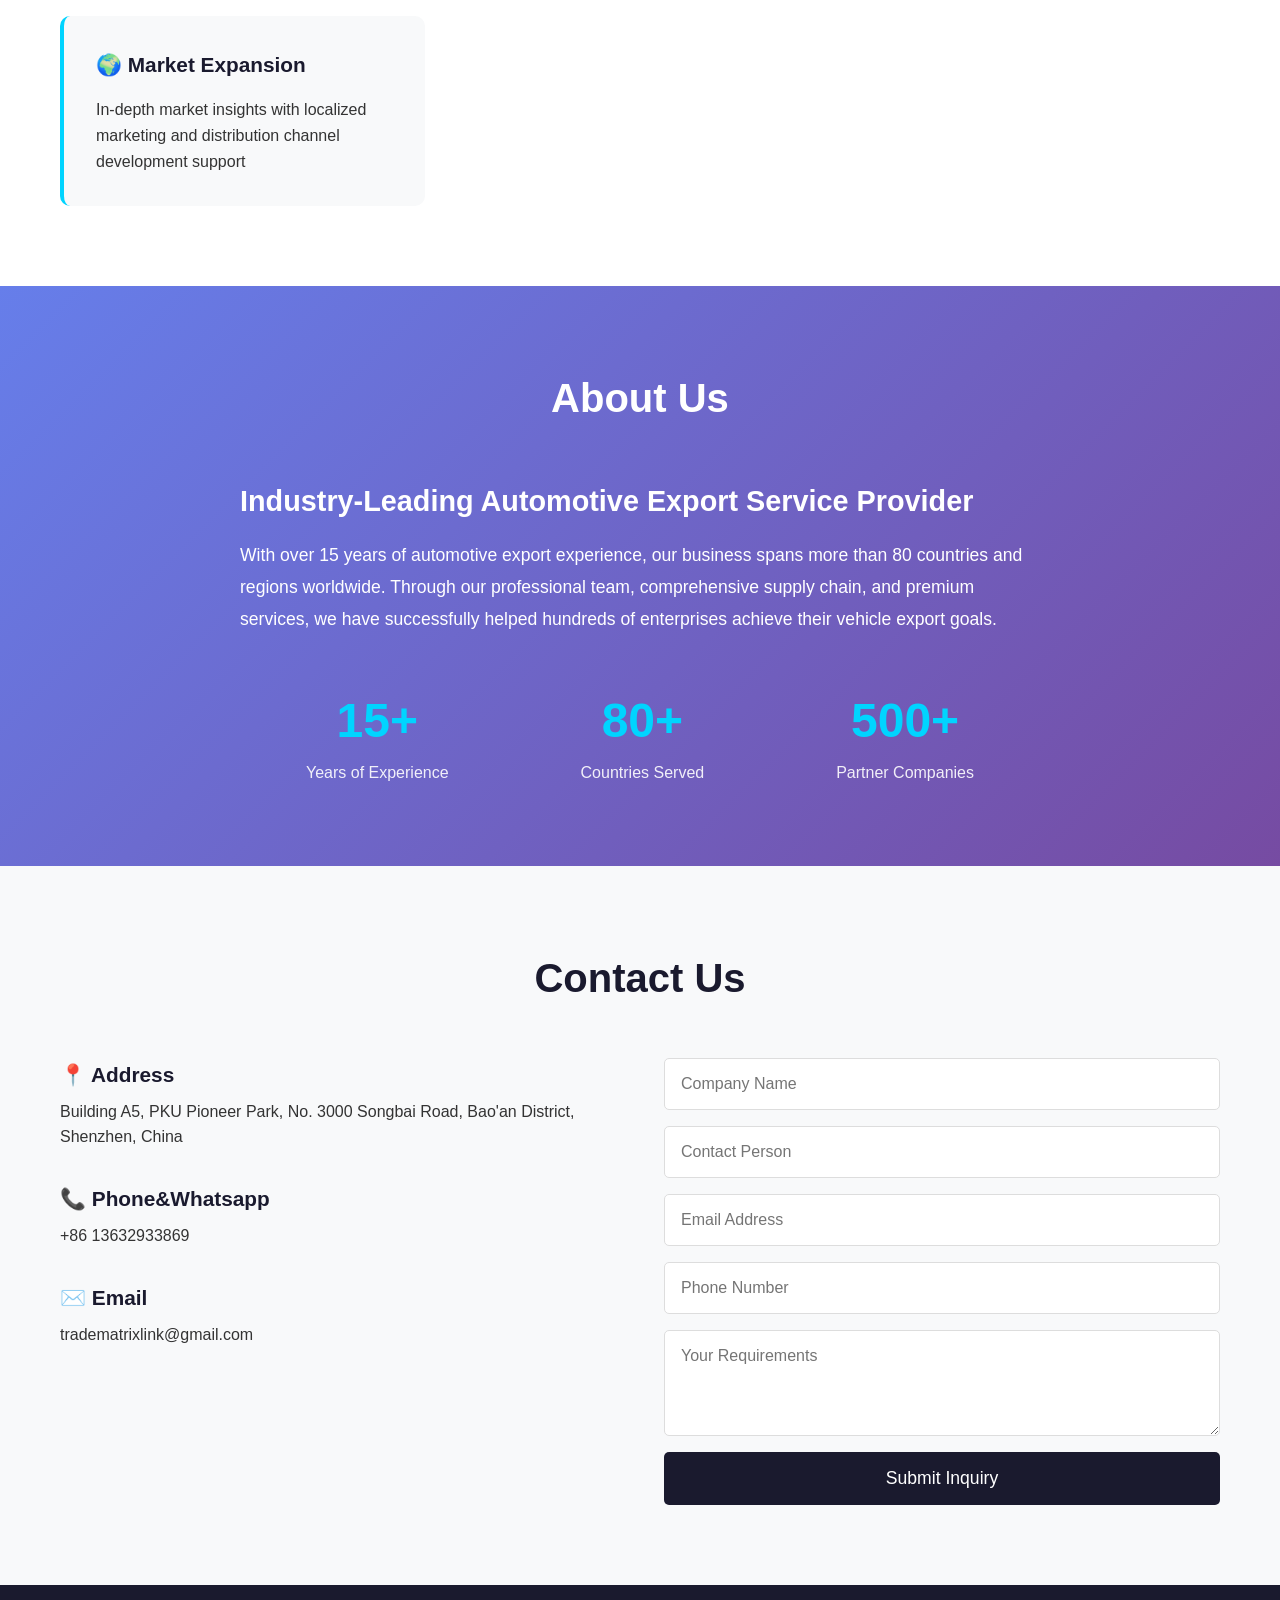
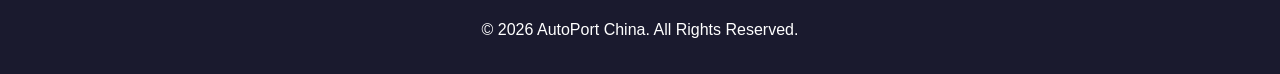
==== commit 83292f92: "Add top bar with phone and email contact information" ====
--- a/index.html
+++ b/index.html
@@ -7,6 +7,20 @@
     <link rel="stylesheet" href="styles.css">
 </head>
 <body>
+    <!-- Top Bar -->
+    <div class="top-bar">
+        <div class="container">
+            <div class="top-bar-content">
+                <div class="top-bar-item">
+                    <span>📞 +86 13632933869</span>
+                </div>
+                <div class="top-bar-item">
+                    <span>✉️ tradematrixlink@gmail.com</span>
+                </div>
+            </div>
+        </div>
+    </div>
+
     <!-- 导航栏 -->
     <nav class="navbar">
         <div class="container">
--- a/styles.css
+++ b/styles.css
@@ -8,6 +8,30 @@
     font-family: -apple-system, BlinkMacSystemFont, 'Segoe UI', 'PingFang SC', 'Hiragino Sans GB', 'Microsoft YaHei', sans-serif;
     line-height: 1.6;
     color: #333;
+}
+
+/* Top Bar */
+.top-bar {
+    background: #0f0f1e;
+    color: white;
+    padding: 0.5rem 0;
+    font-size: 0.9rem;
+}
+
+.top-bar-content {
+    display: flex;
+    justify-content: flex-end;
+    align-items: center;
+    gap: 2rem;
+}
+
+.top-bar-item {
+    display: flex;
+    align-items: center;
+}
+
+.top-bar-item span {
+    opacity: 0.9;
 }
 
 .container {
@@ -325,6 +349,12 @@
 
 /* 响应式设计 */
 @media (max-width: 768px) {
+    .top-bar-content {
+        flex-direction: column;
+        gap: 0.5rem;
+        text-align: center;
+    }
+    
     .nav-menu {
         display: none;
     }
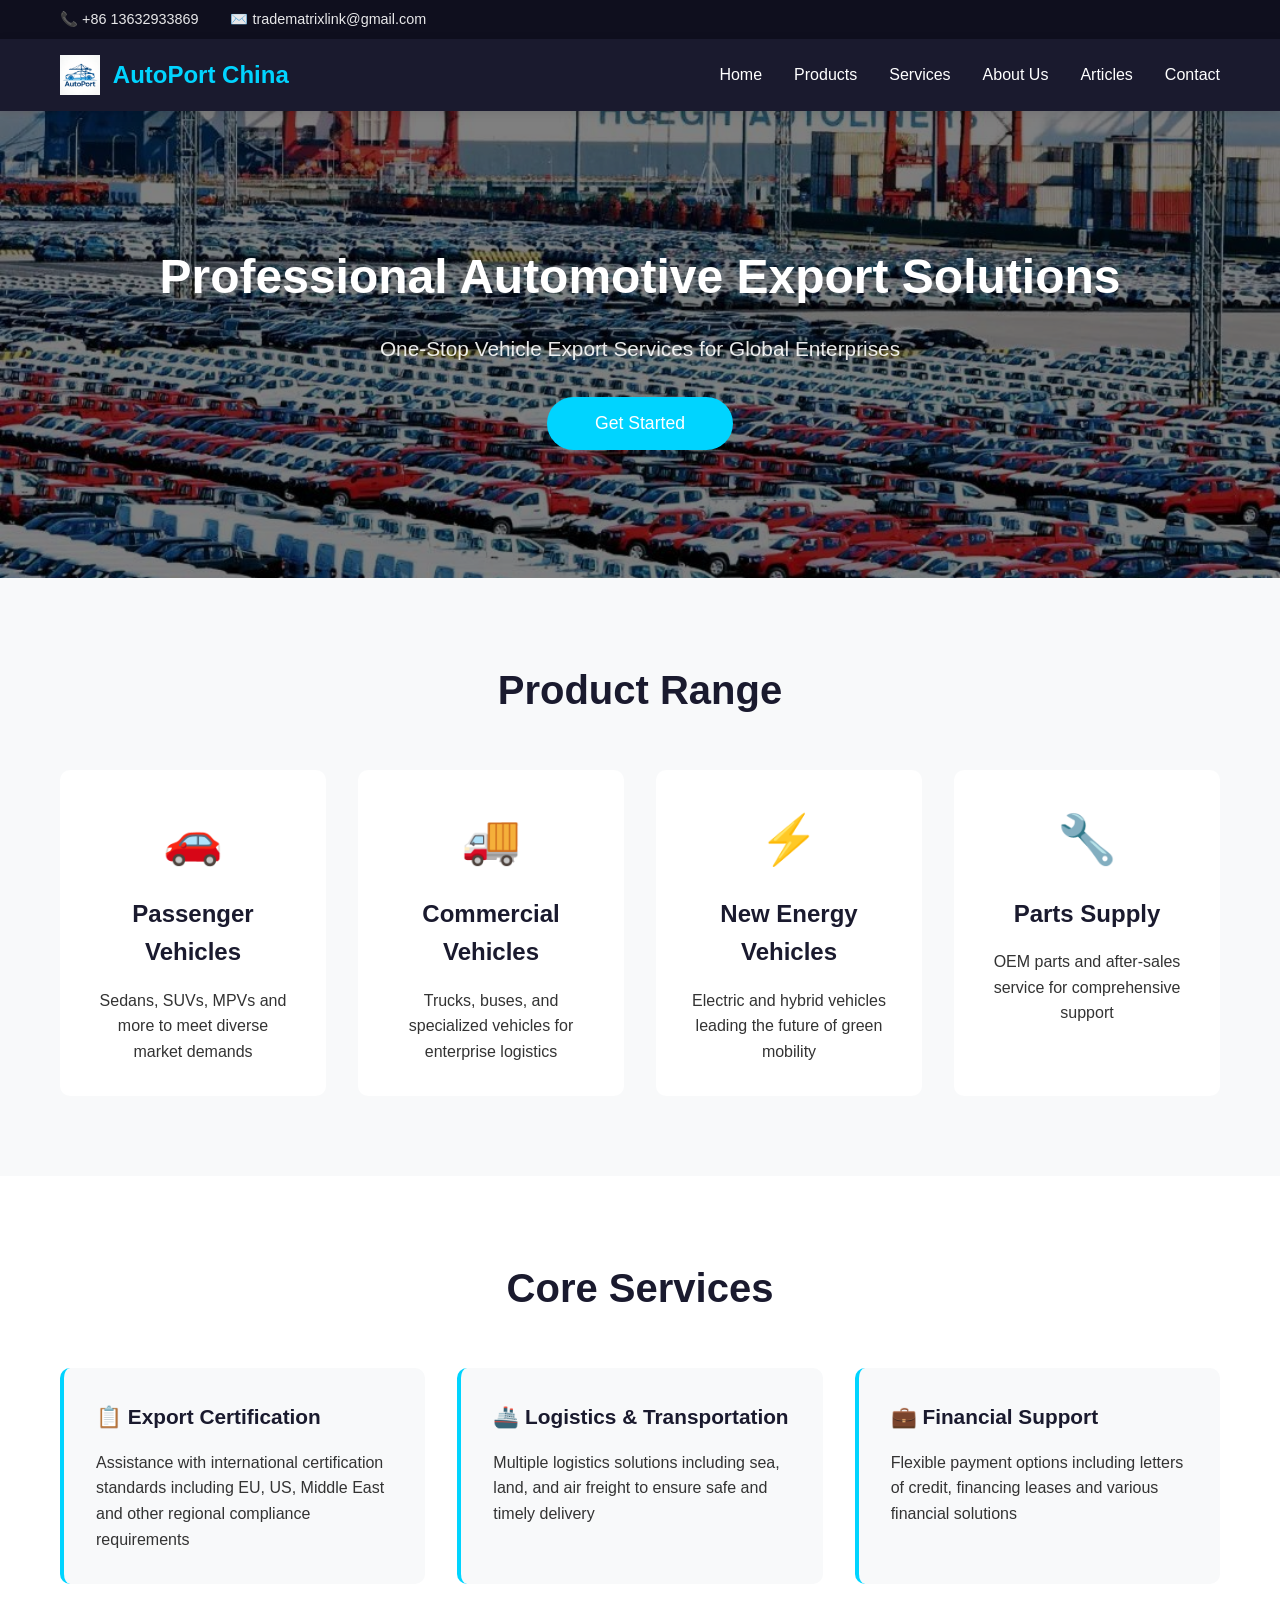
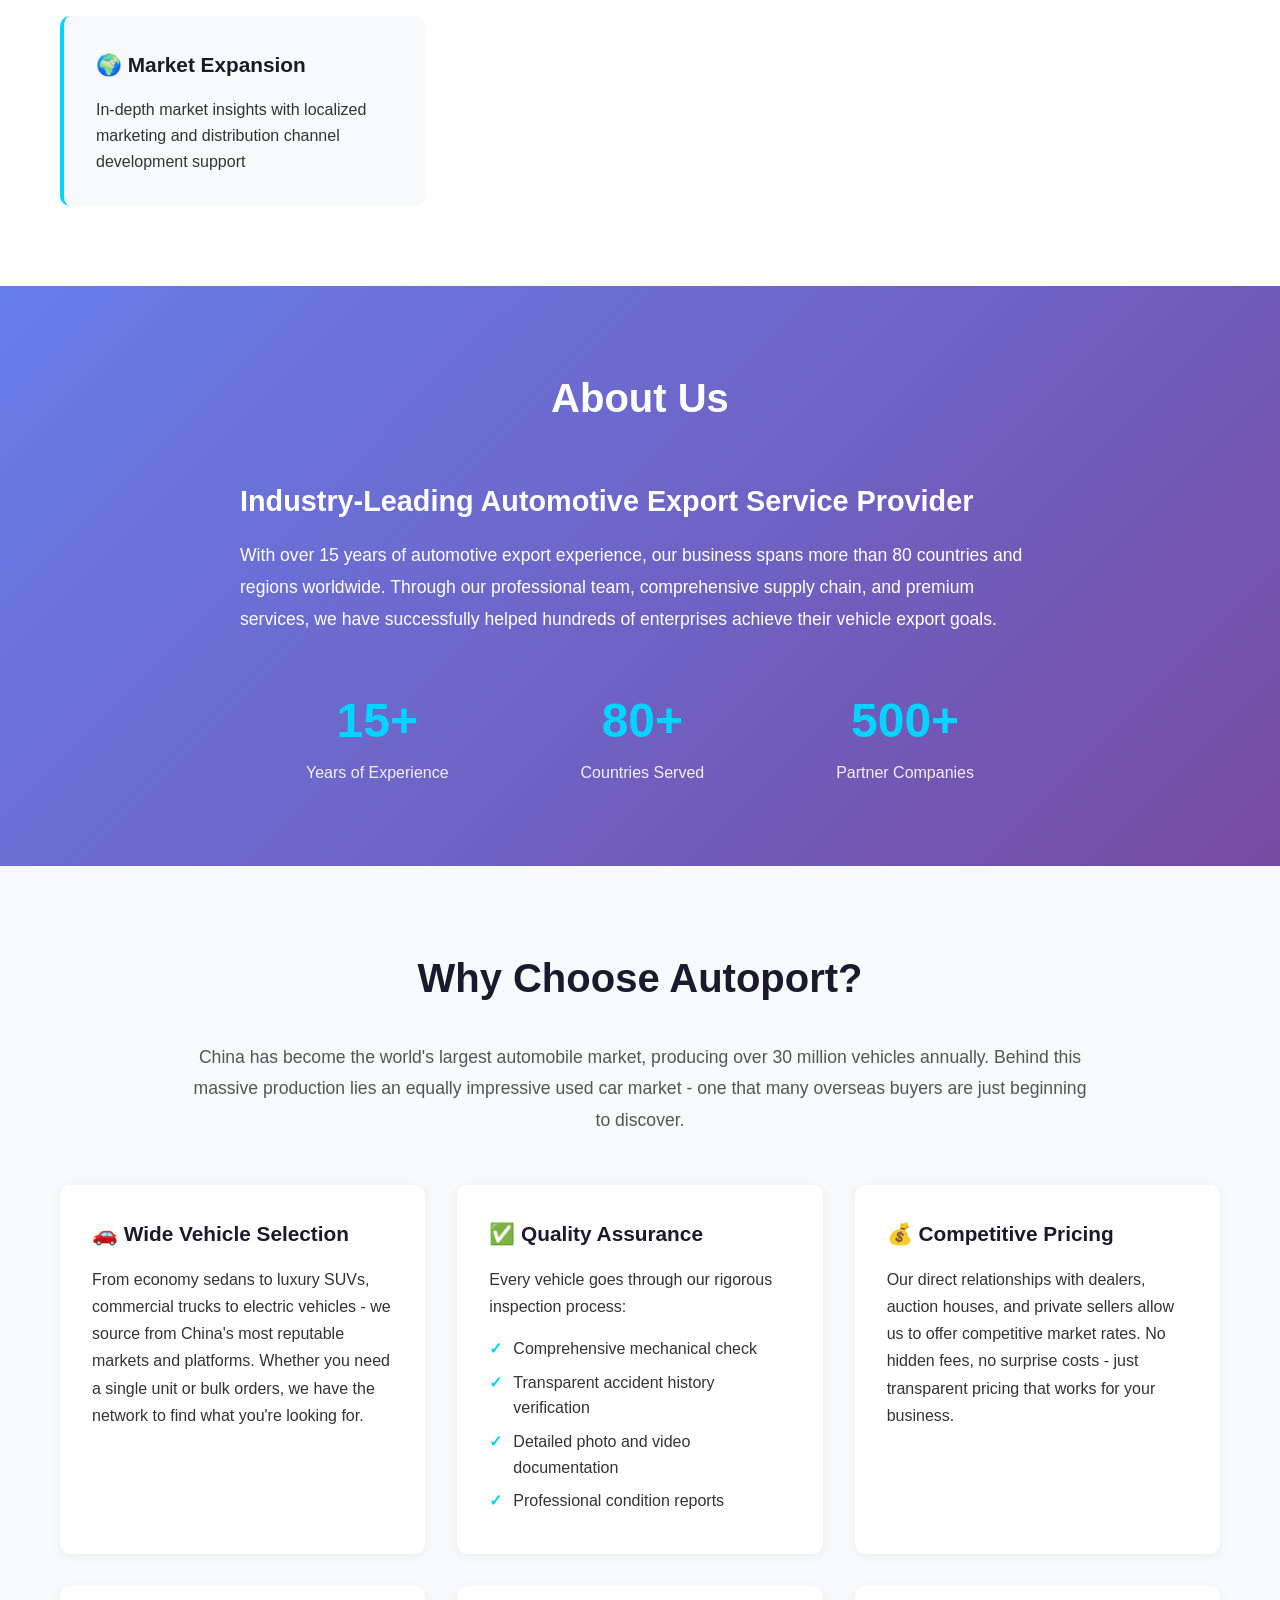
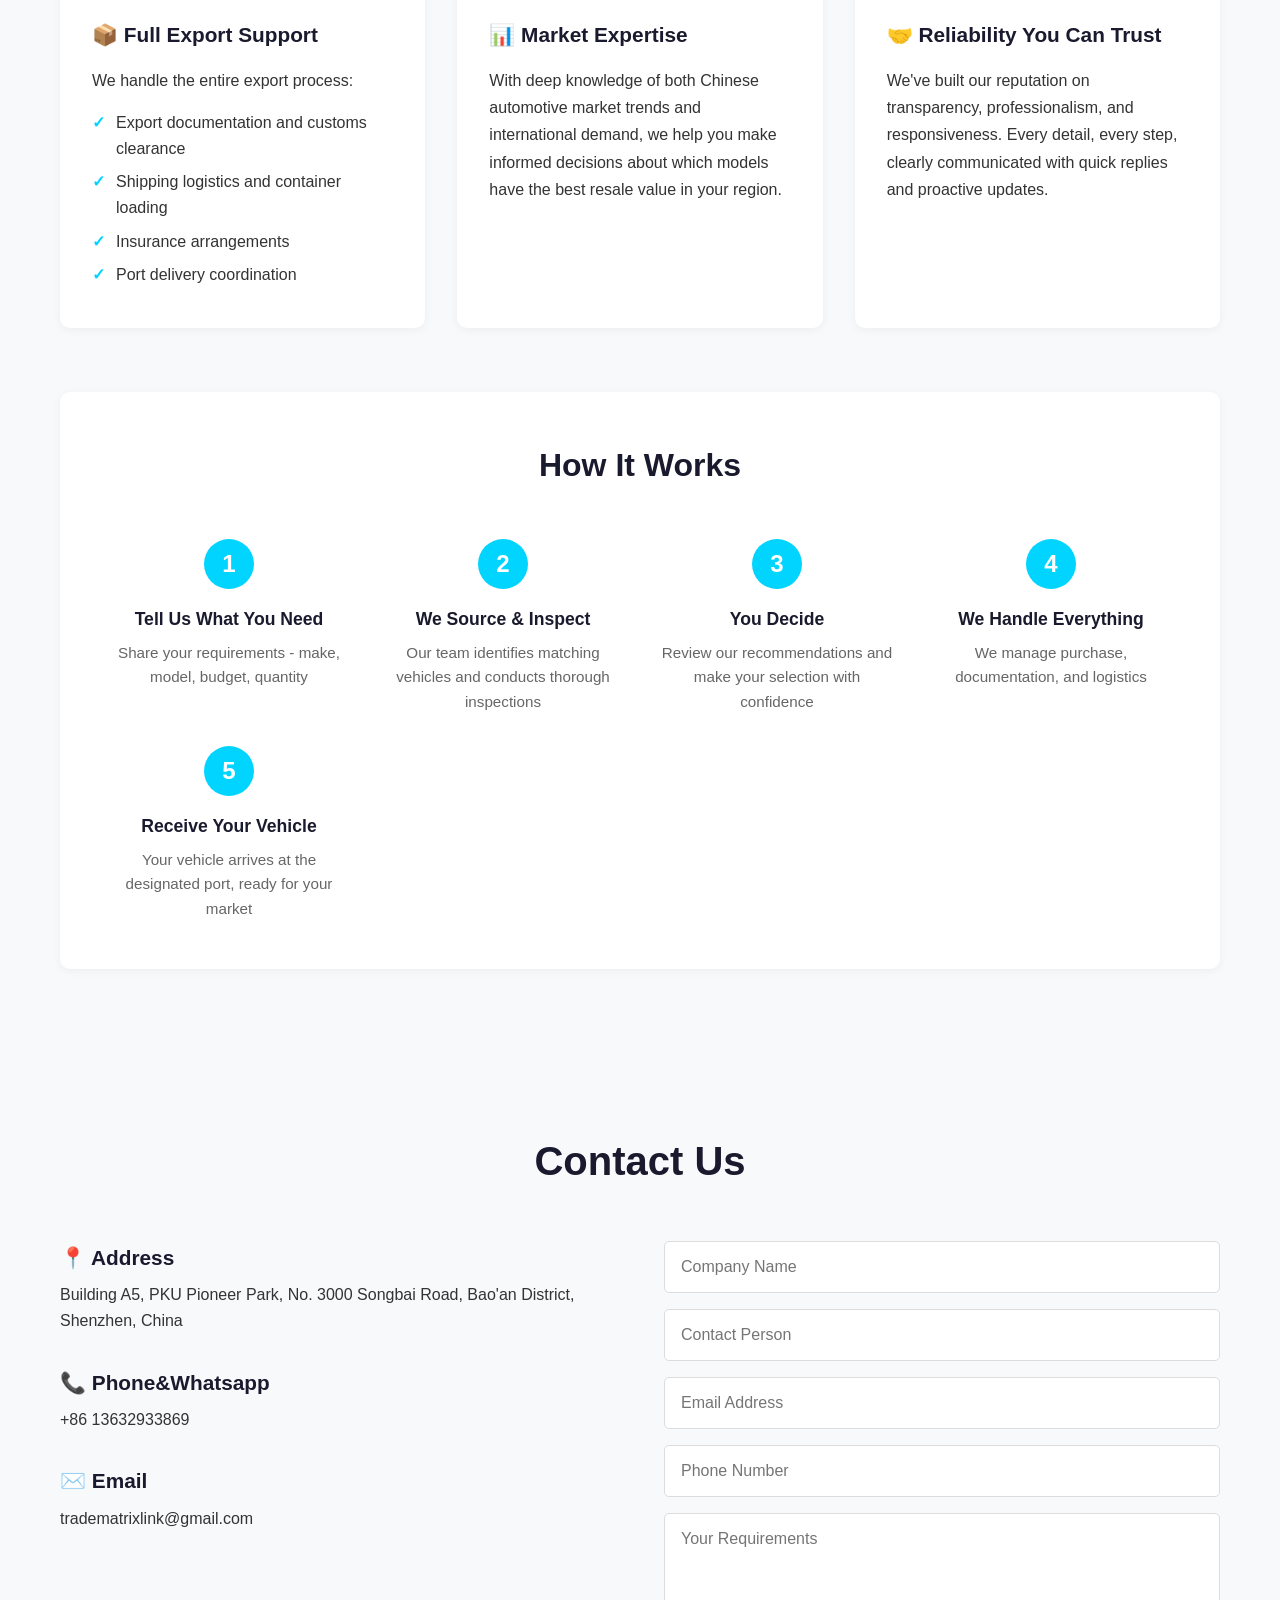
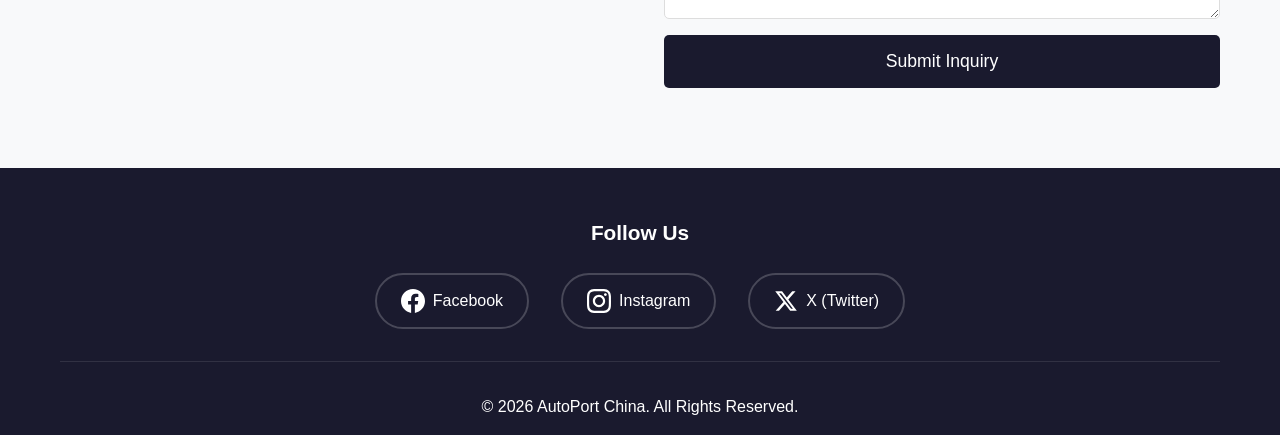
==== commit 9c0fa76c: "Add articles page, integrate article content, and add social media links to footer" ====
--- a/index.html
+++ b/index.html
@@ -33,6 +33,7 @@
                 <li><a href="#products">Products</a></li>
                 <li><a href="#services">Services</a></li>
                 <li><a href="#about">About Us</a></li>
+                <li><a href="articles.html">Articles</a></li>
                 <li><a href="#contact">Contact</a></li>
             </ul>
             <button class="mobile-menu-toggle">☰</button>
@@ -132,6 +133,92 @@
         </div>
     </section>
 
+    <!-- Why Autoport Section -->
+    <section id="why-autoport" class="why-autoport">
+        <div class="container">
+            <h2>Why Choose Autoport?</h2>
+            
+            <div class="article-intro">
+                <p>China has become the world's largest automobile market, producing over 30 million vehicles annually. Behind this massive production lies an equally impressive used car market - one that many overseas buyers are just beginning to discover.</p>
+            </div>
+
+            <div class="features-grid">
+                <div class="feature-box">
+                    <h3>🚗 Wide Vehicle Selection</h3>
+                    <p>From economy sedans to luxury SUVs, commercial trucks to electric vehicles - we source from China's most reputable markets and platforms. Whether you need a single unit or bulk orders, we have the network to find what you're looking for.</p>
+                </div>
+
+                <div class="feature-box">
+                    <h3>✅ Quality Assurance</h3>
+                    <p>Every vehicle goes through our rigorous inspection process:</p>
+                    <ul>
+                        <li>Comprehensive mechanical check</li>
+                        <li>Transparent accident history verification</li>
+                        <li>Detailed photo and video documentation</li>
+                        <li>Professional condition reports</li>
+                    </ul>
+                </div>
+
+                <div class="feature-box">
+                    <h3>💰 Competitive Pricing</h3>
+                    <p>Our direct relationships with dealers, auction houses, and private sellers allow us to offer competitive market rates. No hidden fees, no surprise costs - just transparent pricing that works for your business.</p>
+                </div>
+
+                <div class="feature-box">
+                    <h3>📦 Full Export Support</h3>
+                    <p>We handle the entire export process:</p>
+                    <ul>
+                        <li>Export documentation and customs clearance</li>
+                        <li>Shipping logistics and container loading</li>
+                        <li>Insurance arrangements</li>
+                        <li>Port delivery coordination</li>
+                    </ul>
+                </div>
+
+                <div class="feature-box">
+                    <h3>📊 Market Expertise</h3>
+                    <p>With deep knowledge of both Chinese automotive market trends and international demand, we help you make informed decisions about which models have the best resale value in your region.</p>
+                </div>
+
+                <div class="feature-box">
+                    <h3>🤝 Reliability You Can Trust</h3>
+                    <p>We've built our reputation on transparency, professionalism, and responsiveness. Every detail, every step, clearly communicated with quick replies and proactive updates.</p>
+                </div>
+            </div>
+
+            <div class="how-it-works">
+                <h3>How It Works</h3>
+                <div class="steps">
+                    <div class="step">
+                        <div class="step-number">1</div>
+                        <h4>Tell Us What You Need</h4>
+                        <p>Share your requirements - make, model, budget, quantity</p>
+                    </div>
+                    <div class="step">
+                        <div class="step-number">2</div>
+                        <h4>We Source & Inspect</h4>
+                        <p>Our team identifies matching vehicles and conducts thorough inspections</p>
+                    </div>
+                    <div class="step">
+                        <div class="step-number">3</div>
+                        <h4>You Decide</h4>
+                        <p>Review our recommendations and make your selection with confidence</p>
+                    </div>
+                    <div class="step">
+                        <div class="step-number">4</div>
+                        <h4>We Handle Everything</h4>
+                        <p>We manage purchase, documentation, and logistics</p>
+                    </div>
+                    <div class="step">
+                        <div class="step-number">5</div>
+                        <h4>Receive Your Vehicle</h4>
+                        <p>Your vehicle arrives at the designated port, ready for your market</p>
+                    </div>
+                </div>
+            </div>
+        </div>
+    </section>
+
     <!-- Contact Section -->
     <section id="contact" class="contact">
         <div class="container">
@@ -166,7 +253,34 @@
     <!-- Footer -->
     <footer class="footer">
         <div class="container">
-            <p>&copy; 2026 AutoPort China. All Rights Reserved.</p>
+            <div class="footer-content">
+                <div class="footer-social">
+                    <h3>Follow Us</h3>
+                    <div class="social-links">
+                        <a href="https://www.facebook.com/autoportpage/" target="_blank" rel="noopener noreferrer" class="social-link">
+                            <svg width="24" height="24" viewBox="0 0 24 24" fill="currentColor">
+                                <path d="M24 12.073c0-6.627-5.373-12-12-12s-12 5.373-12 12c0 5.99 4.388 10.954 10.125 11.854v-8.385H7.078v-3.47h3.047V9.43c0-3.007 1.792-4.669 4.533-4.669 1.312 0 2.686.235 2.686.235v2.953H15.83c-1.491 0-1.956.925-1.956 1.874v2.25h3.328l-.532 3.47h-2.796v8.385C19.612 23.027 24 18.062 24 12.073z"/>
+                            </svg>
+                            <span>Facebook</span>
+                        </a>
+                        <a href="https://www.instagram.com/autoport.cc/" target="_blank" rel="noopener noreferrer" class="social-link">
+                            <svg width="24" height="24" viewBox="0 0 24 24" fill="currentColor">
+                                <path d="M12 2.163c3.204 0 3.584.012 4.85.07 3.252.148 4.771 1.691 4.919 4.919.058 1.265.069 1.645.069 4.849 0 3.205-.012 3.584-.069 4.849-.149 3.225-1.664 4.771-4.919 4.919-1.266.058-1.644.07-4.85.07-3.204 0-3.584-.012-4.849-.07-3.26-.149-4.771-1.699-4.919-4.92-.058-1.265-.07-1.644-.07-4.849 0-3.204.013-3.583.07-4.849.149-3.227 1.664-4.771 4.919-4.919 1.266-.057 1.645-.069 4.849-.069zm0-2.163c-3.259 0-3.667.014-4.947.072-4.358.2-6.78 2.618-6.98 6.98-.059 1.281-.073 1.689-.073 4.948 0 3.259.014 3.668.072 4.948.2 4.358 2.618 6.78 6.98 6.98 1.281.058 1.689.072 4.948.072 3.259 0 3.668-.014 4.948-.072 4.354-.2 6.782-2.618 6.979-6.98.059-1.28.073-1.689.073-4.948 0-3.259-.014-3.667-.072-4.947-.196-4.354-2.617-6.78-6.979-6.98-1.281-.059-1.69-.073-4.949-.073zm0 5.838c-3.403 0-6.162 2.759-6.162 6.162s2.759 6.163 6.162 6.163 6.162-2.759 6.162-6.163c0-3.403-2.759-6.162-6.162-6.162zm0 10.162c-2.209 0-4-1.79-4-4 0-2.209 1.791-4 4-4s4 1.791 4 4c0 2.21-1.791 4-4 4zm6.406-11.845c-.796 0-1.441.645-1.441 1.44s.645 1.44 1.441 1.44c.795 0 1.439-.645 1.439-1.44s-.644-1.44-1.439-1.44z"/>
+                            </svg>
+                            <span>Instagram</span>
+                        </a>
+                        <a href="https://x.com/starkernal" target="_blank" rel="noopener noreferrer" class="social-link">
+                            <svg width="24" height="24" viewBox="0 0 24 24" fill="currentColor">
+                                <path d="M18.244 2.25h3.308l-7.227 8.26 8.502 11.24H16.17l-5.214-6.817L4.99 21.75H1.68l7.73-8.835L1.254 2.25H8.08l4.713 6.231zm-1.161 17.52h1.833L7.084 4.126H5.117z"/>
+                            </svg>
+                            <span>X (Twitter)</span>
+                        </a>
+                    </div>
+                </div>
+            </div>
+            <div class="footer-bottom">
+                <p>&copy; 2026 AutoPort China. All Rights Reserved.</p>
+            </div>
         </div>
     </footer>
 
--- a/styles.css
+++ b/styles.css
@@ -20,7 +20,7 @@
 
 .top-bar-content {
     display: flex;
-    justify-content: flex-end;
+    justify-content: flex-start;
     align-items: center;
     gap: 2rem;
 }
@@ -343,8 +343,61 @@
 .footer {
     background: #1a1a2e;
     color: white;
-    text-align: center;
-    padding: 2rem 0;
+    padding: 3rem 0 1rem;
+}
+
+.footer-content {
+    margin-bottom: 2rem;
+}
+
+.footer-social {
+    text-align: center;
+}
+
+.footer-social h3 {
+    font-size: 1.3rem;
+    margin-bottom: 1.5rem;
+    color: white;
+}
+
+.social-links {
+    display: flex;
+    justify-content: center;
+    gap: 2rem;
+    flex-wrap: wrap;
+}
+
+.social-link {
+    display: flex;
+    align-items: center;
+    gap: 0.5rem;
+    color: white;
+    text-decoration: none;
+    padding: 0.8rem 1.5rem;
+    border: 2px solid rgba(255,255,255,0.2);
+    border-radius: 50px;
+    transition: all 0.3s;
+}
+
+.social-link:hover {
+    background: #00d4ff;
+    border-color: #00d4ff;
+    transform: translateY(-3px);
+}
+
+.social-link svg {
+    width: 24px;
+    height: 24px;
+}
+
+.footer-bottom {
+    text-align: center;
+    padding-top: 2rem;
+    border-top: 1px solid rgba(255,255,255,0.1);
+}
+
+.footer-bottom p {
+    margin: 0;
 }
 
 /* 响应式设计 */
@@ -380,3 +433,416 @@
         gap: 2rem;
     }
 }
+
+
+/* Why Autoport Section */
+.why-autoport {
+    padding: 5rem 0;
+    background: #f8f9fa;
+}
+
+.why-autoport h2 {
+    text-align: center;
+    font-size: 2.5rem;
+    margin-bottom: 2rem;
+    color: #1a1a2e;
+}
+
+.article-intro {
+    max-width: 900px;
+    margin: 0 auto 3rem;
+    text-align: center;
+    font-size: 1.1rem;
+    line-height: 1.8;
+    color: #555;
+}
+
+.features-grid {
+    display: grid;
+    grid-template-columns: repeat(auto-fit, minmax(350px, 1fr));
+    gap: 2rem;
+    margin-bottom: 4rem;
+}
+
+.feature-box {
+    background: white;
+    padding: 2rem;
+    border-radius: 10px;
+    box-shadow: 0 2px 10px rgba(0,0,0,0.05);
+}
+
+.feature-box h3 {
+    font-size: 1.3rem;
+    margin-bottom: 1rem;
+    color: #1a1a2e;
+}
+
+.feature-box p {
+    margin-bottom: 1rem;
+    line-height: 1.7;
+}
+
+.feature-box ul {
+    list-style: none;
+    padding-left: 0;
+}
+
+.feature-box ul li {
+    padding-left: 1.5rem;
+    position: relative;
+    margin-bottom: 0.5rem;
+}
+
+.feature-box ul li:before {
+    content: "✓";
+    position: absolute;
+    left: 0;
+    color: #00d4ff;
+    font-weight: bold;
+}
+
+.how-it-works {
+    background: white;
+    padding: 3rem;
+    border-radius: 10px;
+    box-shadow: 0 2px 10px rgba(0,0,0,0.05);
+}
+
+.how-it-works h3 {
+    text-align: center;
+    font-size: 2rem;
+    margin-bottom: 3rem;
+    color: #1a1a2e;
+}
+
+.steps {
+    display: grid;
+    grid-template-columns: repeat(auto-fit, minmax(200px, 1fr));
+    gap: 2rem;
+}
+
+.step {
+    text-align: center;
+}
+
+.step-number {
+    width: 50px;
+    height: 50px;
+    background: #00d4ff;
+    color: white;
+    border-radius: 50%;
+    display: flex;
+    align-items: center;
+    justify-content: center;
+    font-size: 1.5rem;
+    font-weight: bold;
+    margin: 0 auto 1rem;
+}
+
+.step h4 {
+    font-size: 1.1rem;
+    margin-bottom: 0.5rem;
+    color: #1a1a2e;
+}
+
+.step p {
+    font-size: 0.95rem;
+    color: #666;
+    line-height: 1.6;
+}
+
+@media (max-width: 768px) {
+    .features-grid {
+        grid-template-columns: 1fr;
+    }
+    
+    .steps {
+        grid-template-columns: 1fr;
+    }
+    
+    .how-it-works {
+        padding: 2rem 1rem;
+    }
+}
+
+
+/* Articles Page Styles */
+.articles-header {
+    background: linear-gradient(135deg, #1a1a2e 0%, #16213e 100%);
+    color: white;
+    padding: 5rem 0 3rem;
+    text-align: center;
+}
+
+.articles-header h1 {
+    font-size: 2.5rem;
+    margin-bottom: 1rem;
+}
+
+.articles-header p {
+    font-size: 1.2rem;
+    opacity: 0.9;
+}
+
+.articles-list {
+    padding: 5rem 0;
+    background: #f8f9fa;
+}
+
+.articles-grid {
+    display: grid;
+    grid-template-columns: repeat(auto-fill, minmax(350px, 1fr));
+    gap: 2rem;
+}
+
+.article-card {
+    background: white;
+    border-radius: 10px;
+    overflow: hidden;
+    box-shadow: 0 2px 10px rgba(0,0,0,0.1);
+    transition: transform 0.3s, box-shadow 0.3s;
+}
+
+.article-card:not(.coming-soon):hover {
+    transform: translateY(-5px);
+    box-shadow: 0 5px 20px rgba(0,0,0,0.15);
+}
+
+.article-card.coming-soon {
+    opacity: 0.7;
+}
+
+.article-image {
+    width: 100%;
+    height: 200px;
+    overflow: hidden;
+}
+
+.article-image img {
+    width: 100%;
+    height: 100%;
+    object-fit: cover;
+}
+
+.article-image.placeholder {
+    background: linear-gradient(135deg, #667eea 0%, #764ba2 100%);
+    display: flex;
+    align-items: center;
+    justify-content: center;
+}
+
+.placeholder-text {
+    color: white;
+    font-size: 1.5rem;
+    font-weight: bold;
+}
+
+.article-content {
+    padding: 1.5rem;
+}
+
+.article-meta {
+    display: flex;
+    gap: 1rem;
+    margin-bottom: 1rem;
+    font-size: 0.9rem;
+}
+
+.article-date {
+    color: #666;
+}
+
+.article-category {
+    background: #00d4ff;
+    color: white;
+    padding: 0.2rem 0.8rem;
+    border-radius: 15px;
+    font-size: 0.85rem;
+}
+
+.article-card h2 {
+    font-size: 1.3rem;
+    margin-bottom: 1rem;
+    color: #1a1a2e;
+    line-height: 1.4;
+}
+
+.article-card h2 a {
+    color: #1a1a2e;
+    text-decoration: none;
+    transition: color 0.3s;
+}
+
+.article-card h2 a:hover {
+    color: #00d4ff;
+}
+
+.article-link {
+    display: block;
+    text-decoration: none;
+}
+
+.article-link:hover .article-image img {
+    transform: scale(1.05);
+    transition: transform 0.3s;
+}
+
+.article-image img {
+    transition: transform 0.3s;
+}
+
+.article-card p {
+    color: #666;
+    line-height: 1.6;
+    margin-bottom: 1rem;
+}
+
+.read-more {
+    display: inline-block;
+    color: #00d4ff;
+    text-decoration: none;
+    font-weight: 600;
+    transition: color 0.3s;
+}
+
+.read-more:hover {
+    color: #1a1a2e;
+}
+
+.nav-menu a.active {
+    color: #00d4ff;
+    border-bottom: 2px solid #00d4ff;
+}
+
+@media (max-width: 768px) {
+    .articles-grid {
+        grid-template-columns: 1fr;
+    }
+    
+    .articles-header h1 {
+        font-size: 2rem;
+    }
+}
+
+
+/* Article Page Styles */
+.article-page {
+    padding: 3rem 0;
+    background: #fff;
+}
+
+.article-header-section {
+    text-align: center;
+    margin-bottom: 3rem;
+    padding-bottom: 2rem;
+    border-bottom: 2px solid #e0e0e0;
+}
+
+.article-header-section h1 {
+    font-size: 2.5rem;
+    color: #1a1a2e;
+    margin-bottom: 1.5rem;
+    line-height: 1.3;
+}
+
+.article-meta-info {
+    display: flex;
+    justify-content: center;
+    gap: 2rem;
+    font-size: 1rem;
+    color: #666;
+}
+
+.article-meta-info .author {
+    font-weight: 600;
+}
+
+.article-body {
+    max-width: 800px;
+    margin: 0 auto;
+    font-size: 1.1rem;
+    line-height: 1.8;
+    color: #333;
+}
+
+.article-body h2 {
+    font-size: 1.8rem;
+    color: #1a1a2e;
+    margin: 2.5rem 0 1rem;
+    padding: 0.8rem 1rem;
+    background: #1a1a2e;
+    color: white;
+    border-radius: 5px;
+}
+
+.article-body h3 {
+    font-size: 1.4rem;
+    color: #1a1a2e;
+    margin: 2rem 0 1rem;
+}
+
+.article-body p {
+    margin: 1.2rem 0;
+    text-align: justify;
+}
+
+.article-body strong {
+    font-weight: 600;
+    color: #1a1a2e;
+}
+
+.article-body ul, .article-body ol {
+    margin: 1rem 0;
+    padding-left: 2rem;
+}
+
+.article-body li {
+    margin: 0.8rem 0;
+}
+
+.article-body blockquote {
+    margin: 1.5rem 0;
+    padding: 1rem 1.5rem;
+    background: #f5f5f5;
+    border-left: 4px solid #00d4ff;
+    color: #666;
+    font-style: italic;
+}
+
+.article-body hr {
+    border: none;
+    border-top: 1px solid #ddd;
+    margin: 2.5rem 0;
+}
+
+.article-body .contact-box {
+    background: #f8f9fa;
+    padding: 2rem;
+    border-radius: 8px;
+    margin: 2.5rem 0;
+    border: 1px solid #e0e0e0;
+}
+
+.article-body .contact-box p {
+    margin: 0.8rem 0;
+    text-align: left;
+}
+
+@media (max-width: 768px) {
+    .article-header-section h1 {
+        font-size: 1.8rem;
+    }
+    
+    .article-meta-info {
+        flex-direction: column;
+        gap: 0.5rem;
+    }
+    
+    .article-body {
+        font-size: 1rem;
+    }
+    
+    .article-body h2 {
+        font-size: 1.5rem;
+    }
+}
